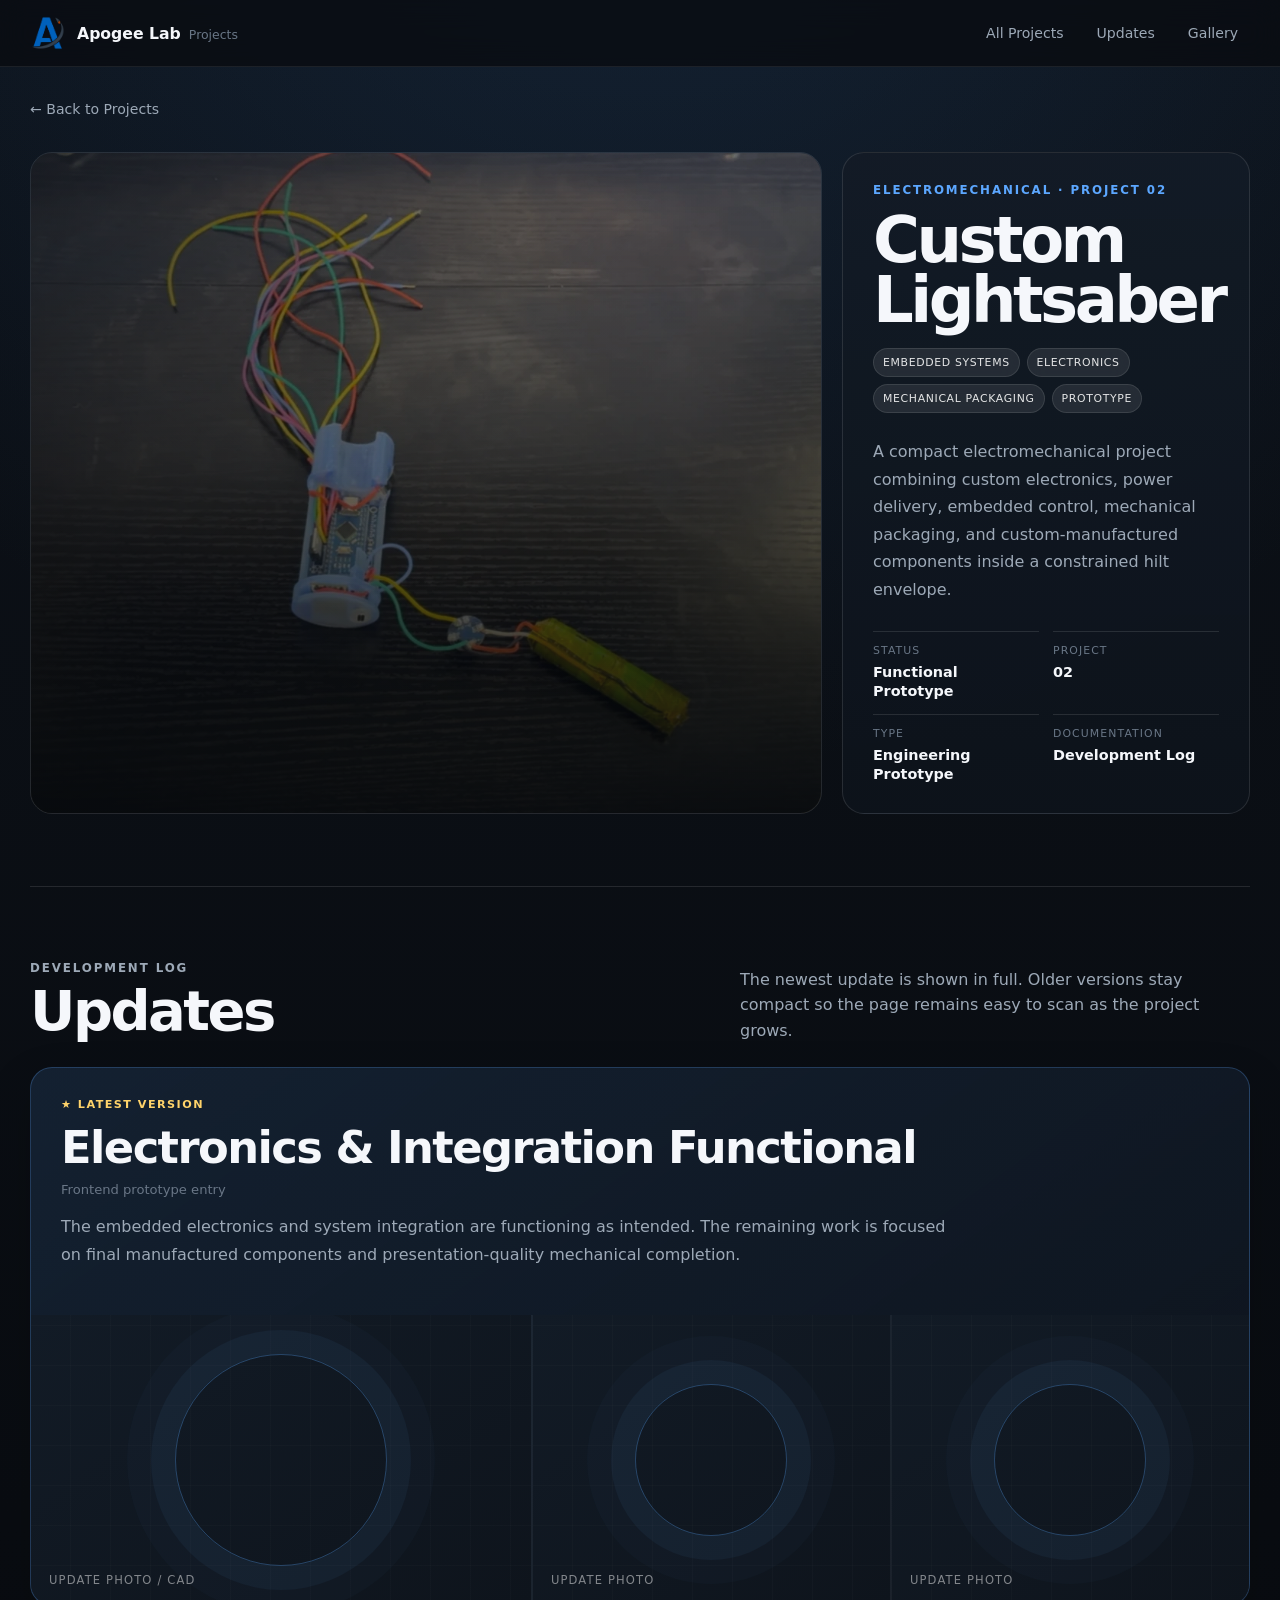
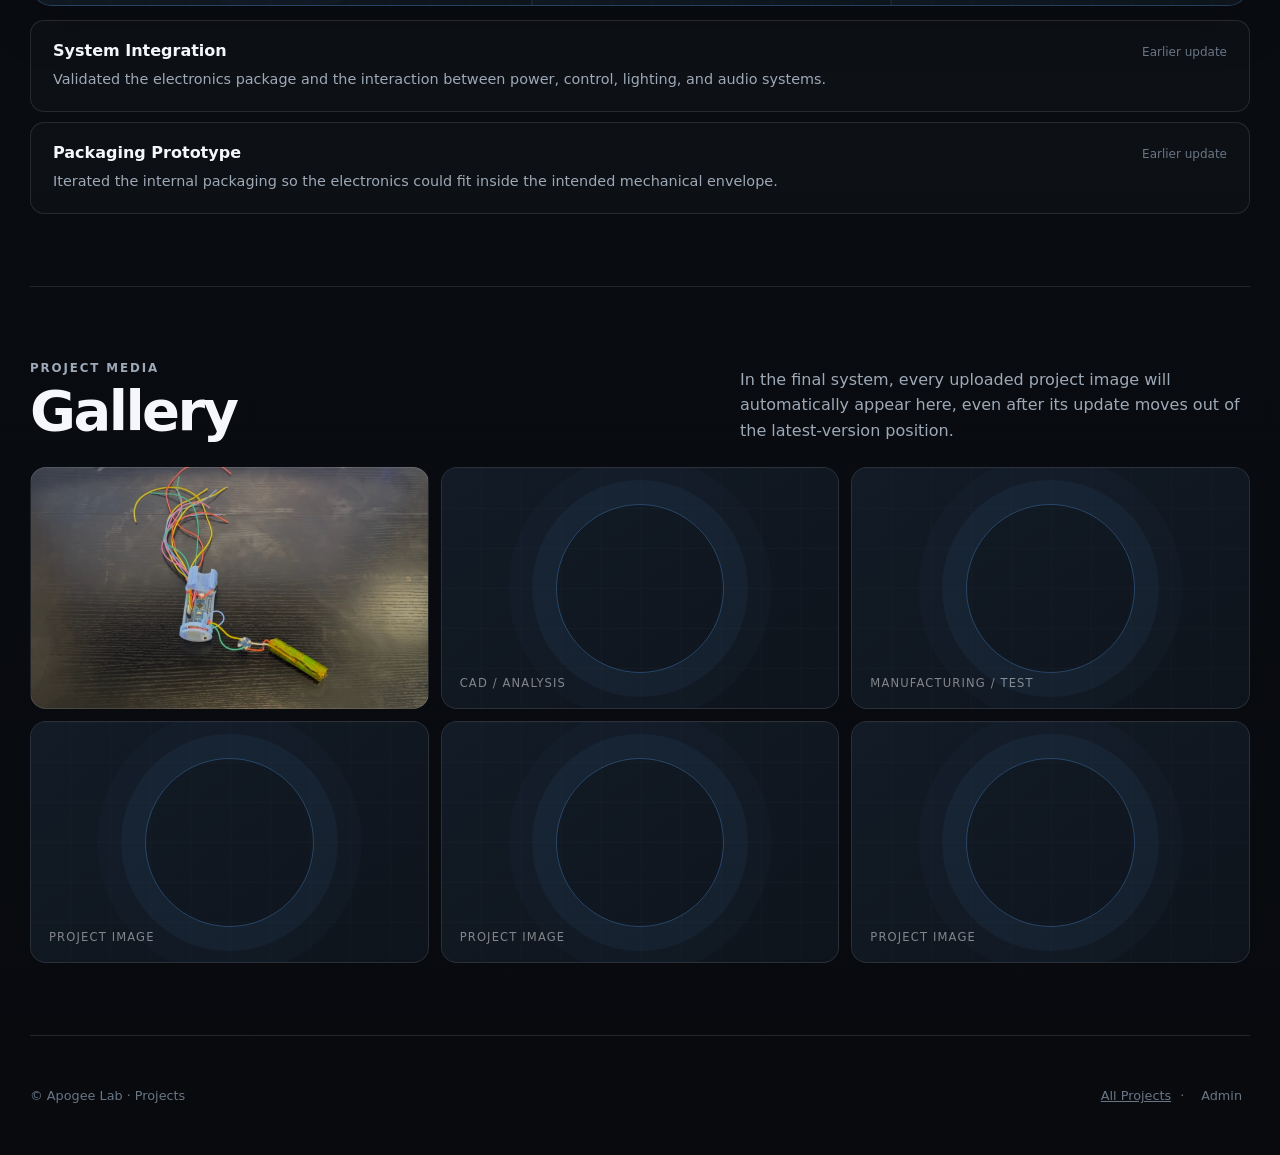
==== lightsaber.html @ 7b41a359 "Add files via upload" ====
<!DOCTYPE html>
<html lang="en">
<head>
  <meta charset="UTF-8">
  <meta name="viewport" content="width=device-width, initial-scale=1.0">
  <title>Custom Lightsaber — Apogee Lab Projects</title>
  <link rel="icon" type="image/png" href="favicon.png">
  <link rel="stylesheet" href="style.css">
</head>
<body>

  <header class="site-header">
    <div class="header-inner">
      <a class="brand-link" href="index.html">
        <img src="logo.png" alt="Apogee Lab logo">
        <div class="brand-copy">
          <strong>Apogee Lab</strong>
          <span>Projects</span>
        </div>
      </a>

      <nav class="nav" aria-label="Primary navigation">
        <a href="index.html">All Projects</a>
        <a href="#updates">Updates</a>
        <a href="#gallery">Gallery</a>
      </nav>
    </div>
  </header>

  <main class="shell">
    <div class="breadcrumb">
      <a href="index.html">← Back to Projects</a>
    </div>

    <section class="project-hero">
      <div class="project-visual">
        <div class="card-bg lightsaber-bg" style="position:absolute; inset:0;"></div>
        <div class="card-shade" style="position:absolute; inset:0;"></div>
      </div>

      <aside class="project-summary">
        <p class="eyebrow">Electromechanical · Project 02</p>
        <h1>Custom Lightsaber</h1>

        <div class="tags">
          <span class="tag">Embedded Systems</span><span class="tag">Electronics</span><span class="tag">Mechanical Packaging</span><span class="tag">Prototype</span>
        </div>

        <p class="summary-text">A compact electromechanical project combining custom electronics, power delivery, embedded control, mechanical packaging, and custom-manufactured components inside a constrained hilt envelope.</p>

        <div class="meta-grid">
          <div class="meta">
            <span>Status</span>
            <strong>Functional Prototype</strong>
          </div>
          <div class="meta">
            <span>Project</span>
            <strong>02</strong>
          </div>
          <div class="meta">
            <span>Type</span>
            <strong>Engineering Prototype</strong>
          </div>
          <div class="meta">
            <span>Documentation</span>
            <strong>Development Log</strong>
          </div>
        </div>
      </aside>
    </section>

    <section class="detail-section" id="updates">
      <div class="detail-title">
        <div>
          <p class="eyebrow">Development Log</p>
          <h2>Updates</h2>
        </div>
        <p>
          The newest update is shown in full. Older versions stay compact so the page
          remains easy to scan as the project grows.
        </p>
      </div>

      <article class="latest-update">
        <div class="update-copy">
          <div class="update-label">★ Latest Version</div>
          <h3>Electronics & Integration Functional</h3>
          <div class="update-date">Frontend prototype entry</div>
          <p>The embedded electronics and system integration are functioning as intended. The remaining work is focused on final manufactured components and presentation-quality mechanical completion.</p>
        </div>

        <div class="carousel-preview">
          <div class="placeholder-image"><span>Update photo / CAD</span></div>
          <div class="placeholder-image"><span>Update photo</span></div>
          <div class="placeholder-image"><span>Update photo</span></div>
        </div>
      </article>

      <div class="old-updates">
        
        <article class="old-update">
          <div class="old-update-top">
            <h4>System Integration</h4>
            <time>Earlier update</time>
          </div>
          <p>Validated the electronics package and the interaction between power, control, lighting, and audio systems.</p>
        </article>
        

        <article class="old-update">
          <div class="old-update-top">
            <h4>Packaging Prototype</h4>
            <time>Earlier update</time>
          </div>
          <p>Iterated the internal packaging so the electronics could fit inside the intended mechanical envelope.</p>
        </article>
        
      </div>
    </section>

    <section class="detail-section" id="gallery">
      <div class="detail-title">
        <div>
          <p class="eyebrow">Project Media</p>
          <h2>Gallery</h2>
        </div>
        <p>
          In the final system, every uploaded project image will automatically appear here,
          even after its update moves out of the latest-version position.
        </p>
      </div>

      <div class="gallery-grid">
        <div class="gallery-item photo" aria-label="Lightsaber electronics prototype photo"></div>
        <div class="gallery-item"><div class="placeholder-image"><span>CAD / analysis</span></div></div>
        <div class="gallery-item"><div class="placeholder-image"><span>Manufacturing / test</span></div></div>
        <div class="gallery-item"><div class="placeholder-image"><span>Project image</span></div></div>
        <div class="gallery-item"><div class="placeholder-image"><span>Project image</span></div></div>
        <div class="gallery-item"><div class="placeholder-image"><span>Project image</span></div></div>
      </div>
    </section>
  </main>

  <footer class="footer shell">
    <span>© Apogee Lab · Projects</span>
    <div class="footer-right">
      <a href="index.html">All Projects</a>
      <span>·</span>
      <button type="button" data-open-admin>Admin</button>
    </div>
  </footer>


  <div class="modal" id="adminModal" aria-hidden="true">
    <div class="modal-card" role="dialog" aria-modal="true" aria-labelledby="adminTitle">
      <h2 id="adminTitle">Admin Access</h2>
      <p>Sign in to unlock editing controls on the live Projects site.</p>

      <form id="adminForm">
        <label for="adminPassword">Admin password</label>
        <input id="adminPassword" type="password" autocomplete="current-password" placeholder="Password">

        <div class="modal-actions">
          <button id="closeAdmin" type="button">Cancel</button>
          <button class="primary" type="submit">Sign In</button>
        </div>
      </form>

      <p class="prototype-note" id="adminPrototypeMessage">
        Frontend prototype: authentication is not connected yet.
      </p>
    </div>
  </div>


  <script src="script.js"></script>
</body>
</html>
---- style.css ----
* {
  box-sizing: border-box;
}

:root {
  --bg: #090c11;
  --bg-2: #0d121a;
  --panel: #111821;
  --panel-2: #151e2a;
  --text: #f5f7fb;
  --muted: #9da9b7;
  --soft: #697686;
  --line: rgba(255,255,255,.11);

  --blue: #5ca7ff;
  --blue-deep: #176bc7;
  --orange: #ff7b39;
  --green: #42d39b;
  --yellow: #ffd36a;

  --max: 1220px;
  --radius: 22px;
}

html {
  scroll-behavior: smooth;
}

body {
  margin: 0;
  min-height: 100vh;
  color: var(--text);
  font-family: Inter, ui-sans-serif, system-ui, -apple-system, BlinkMacSystemFont, "Segoe UI", sans-serif;
  background:
    radial-gradient(circle at 50% -10%, rgba(44, 88, 138, .28), transparent 34%),
    linear-gradient(180deg, #0c1118 0%, #090c11 55%, #080a0e 100%);
}

a {
  color: inherit;
}

img {
  max-width: 100%;
  display: block;
}

button, input, textarea {
  font: inherit;
}

.site-header {
  position: sticky;
  top: 0;
  z-index: 50;
  border-bottom: 1px solid rgba(255,255,255,.08);
  background: rgba(9,12,17,.80);
  backdrop-filter: blur(14px);
}

.header-inner {
  width: min(calc(100% - 32px), var(--max));
  min-height: 66px;
  margin: 0 auto;
  display: flex;
  align-items: center;
  justify-content: space-between;
  gap: 24px;
}

.brand-link {
  display: flex;
  align-items: center;
  gap: 11px;
  text-decoration: none;
  min-width: 0;
}

.brand-link img {
  width: 36px;
  height: 36px;
}

.brand-copy {
  display: flex;
  align-items: baseline;
  gap: 8px;
  min-width: 0;
}

.brand-copy strong {
  font-size: .98rem;
}

.brand-copy span {
  color: var(--soft);
  font-size: .78rem;
}

.nav {
  display: flex;
  align-items: center;
  gap: 9px;
}

.nav a {
  padding: 9px 12px;
  border-radius: 10px;
  color: var(--muted);
  text-decoration: none;
  font-size: .88rem;
  transition: color .18s ease, background .18s ease;
}

.nav a:hover {
  color: white;
  background: rgba(255,255,255,.06);
}

.shell {
  width: min(calc(100% - 40px), var(--max));
  margin: 0 auto;
}

.hero {
  min-height: 68vh;
  padding: 100px 0 76px;
  display: flex;
  align-items: center;
}

.hero-copy {
  max-width: 930px;
}

.eyebrow {
  margin: 0 0 16px;
  color: var(--blue);
  font-size: .74rem;
  font-weight: 800;
  letter-spacing: .16em;
  text-transform: uppercase;
}

.hero h1 {
  margin: 0;
  font-size: clamp(3.2rem, 8vw, 7.2rem);
  line-height: .92;
  letter-spacing: -.058em;
}

.hero p {
  max-width: 760px;
  margin: 27px 0 0;
  color: var(--muted);
  font-size: clamp(1rem, 2vw, 1.18rem);
  line-height: 1.75;
}

.section-head {
  margin: 0 0 20px;
  display: flex;
  align-items: flex-end;
  justify-content: space-between;
  gap: 20px;
}

.section-head h2 {
  margin: 0;
  font-size: clamp(2rem, 5vw, 3.4rem);
  letter-spacing: -.045em;
}

.section-head p {
  max-width: 520px;
  margin: 0;
  color: var(--muted);
  line-height: 1.65;
}

.projects {
  padding: 24px 0 100px;
}

.project-grid {
  display: grid;
  grid-template-columns: repeat(2, minmax(0, 1fr));
  gap: 20px;
}

.project-card {
  position: relative;
  isolation: isolate;
  overflow: hidden;
  min-height: 365px;
  border: 1px solid var(--line);
  border-radius: var(--radius);
  color: white;
  text-decoration: none;
  background: #121922;
  box-shadow: 0 22px 54px rgba(0,0,0,.18);
  transition: transform .26s ease, border-color .26s ease, box-shadow .26s ease;
}

.project-card.featured {
  grid-column: 1 / -1;
  min-height: 500px;
}

.project-card:hover {
  transform: translateY(-8px) scale(1.012);
  border-color: rgba(255,255,255,.18);
  box-shadow: 0 30px 70px rgba(0,0,0,.30), 0 0 38px var(--glow, rgba(92,167,255,.20));
}

.card-bg,
.card-shade,
.card-content {
  position: absolute;
  inset: 0;
}

.card-bg {
  transform: scale(1.04);
  transition: transform .36s ease, filter .36s ease;
}

.project-card:hover .card-bg {
  transform: scale(1.095);
  filter: blur(1.2px);
}

.card-shade {
  background:
    linear-gradient(180deg, rgba(5,8,12,.10), rgba(5,8,12,.35) 48%, rgba(5,8,12,.92) 100%),
    linear-gradient(120deg, rgba(5,8,12,.55), transparent 56%);
}

.card-content {
  z-index: 2;
  padding: 26px;
  display: flex;
  flex-direction: column;
}

.card-top {
  display: flex;
  align-items: center;
  justify-content: space-between;
  gap: 14px;
}

.project-number {
  color: rgba(255,255,255,.70);
  font-size: .72rem;
  letter-spacing: .16em;
}

.status {
  padding: 8px 11px;
  border: 1px solid rgba(255,255,255,.14);
  border-radius: 999px;
  background: rgba(11,17,26,.58);
  backdrop-filter: blur(10px);
  font-size: .7rem;
  font-weight: 700;
  letter-spacing: .08em;
  text-transform: uppercase;
}

.status.dev {
  color: #ffd8b9;
  border-color: rgba(255,123,57,.32);
  background: rgba(112,51,18,.30);
}

.status.done {
  color: #c8ffe8;
  border-color: rgba(66,211,155,.28);
  background: rgba(22,86,63,.30);
}

.status.team {
  color: #d4e6ff;
  border-color: rgba(92,167,255,.30);
  background: rgba(26,69,114,.32);
}

.card-main {
  margin-top: auto;
}

.card-main h3 {
  margin: 0;
  font-size: clamp(2rem, 5vw, 4.4rem);
  line-height: .98;
  letter-spacing: -.05em;
  text-shadow: 0 6px 28px rgba(0,0,0,.36);
}

.project-card:not(.featured) .card-main h3 {
  font-size: clamp(1.8rem, 3vw, 2.7rem);
}

.card-main p {
  max-width: 690px;
  margin: 16px 0 0;
  color: rgba(244,248,252,.85);
  line-height: 1.62;
  text-shadow: 0 3px 18px rgba(0,0,0,.40);
}

.tags {
  display: flex;
  flex-wrap: wrap;
  gap: 7px;
  margin-top: 18px;
}

.tag {
  padding: 7px 9px;
  border-radius: 999px;
  color: rgba(255,255,255,.88);
  background: rgba(255,255,255,.09);
  border: 1px solid rgba(255,255,255,.10);
  font-size: .68rem;
  letter-spacing: .06em;
  text-transform: uppercase;
  backdrop-filter: blur(8px);
}

.card-link {
  margin-top: 25px;
  display: flex;
  justify-content: space-between;
  color: white;
  font-size: .9rem;
  font-weight: 750;
}

.turbo-bg {
  background:
    radial-gradient(circle at 72% 50%, transparent 0 60px, rgba(92,167,255,.72) 62px 65px, transparent 67px 96px, rgba(92,167,255,.35) 98px 101px, transparent 103px),
    radial-gradient(circle at 72% 50%, rgba(255,123,57,.20), transparent 38%),
    repeating-linear-gradient(90deg, transparent 0 58px, rgba(255,255,255,.028) 59px 60px),
    repeating-linear-gradient(0deg, transparent 0 58px, rgba(255,255,255,.028) 59px 60px),
    linear-gradient(135deg, #111c29 0%, #0b253e 50%, #121720 100%);
}

.turbo-bg::after {
  content: "";
  position: absolute;
  width: 520px;
  height: 520px;
  right: 3%;
  top: 50%;
  transform: translateY(-50%) rotate(-18deg);
  border-radius: 50%;
  border: 54px dashed rgba(170,210,255,.12);
  box-shadow:
    inset 0 0 0 45px rgba(255,255,255,.025),
    0 0 80px rgba(44,124,215,.18);
}

.lightsaber-bg {
  background:
    linear-gradient(rgba(8,12,18,.20), rgba(8,12,18,.20)),
    url("lightsaber.webp") center / cover no-repeat;
}

.rocket-bg {
  background:
    linear-gradient(105deg, rgba(8,12,18,.18), rgba(8,12,18,.58)),
    radial-gradient(circle at 72% 42%, rgba(255,123,57,.36), transparent 13%),
    linear-gradient(72deg, transparent 58%, rgba(255,255,255,.06) 58.4% 59%, transparent 59.4%),
    repeating-linear-gradient(90deg, transparent 0 68px, rgba(255,255,255,.022) 69px 70px),
    repeating-linear-gradient(0deg, transparent 0 68px, rgba(255,255,255,.022) 69px 70px),
    linear-gradient(145deg, #18202b, #101a27 45%, #2b1710);
}

.capabilities {
  padding: 82px 0;
  border-top: 1px solid var(--line);
}

.capability-grid {
  margin-top: 28px;
  display: grid;
  grid-template-columns: repeat(4, 1fr);
  gap: 13px;
}

.capability {
  min-height: 175px;
  padding: 20px;
  border: 1px solid var(--line);
  border-radius: 16px;
  background: rgba(255,255,255,.025);
}

.capability span {
  color: var(--blue);
  font-size: .7rem;
  letter-spacing: .14em;
  text-transform: uppercase;
}

.capability h3 {
  margin: 12px 0 9px;
  font-size: 1.15rem;
}

.capability p {
  margin: 0;
  color: var(--muted);
  font-size: .9rem;
  line-height: 1.6;
}

.footer {
  min-height: 120px;
  border-top: 1px solid var(--line);
  display: flex;
  align-items: center;
  justify-content: space-between;
  gap: 22px;
  color: var(--soft);
  font-size: .8rem;
}

.footer-right {
  display: flex;
  align-items: center;
  gap: 9px;
}

.footer button {
  border: 0;
  background: none;
  color: var(--soft);
  cursor: pointer;
  padding: 7px 8px;
}

.footer button:hover {
  color: white;
}

/* Project detail pages */

.breadcrumb {
  padding-top: 32px;
}

.breadcrumb a {
  color: var(--muted);
  text-decoration: none;
  font-size: .88rem;
}

.breadcrumb a:hover {
  color: white;
}

.project-hero {
  padding: 34px 0 72px;
  display: grid;
  grid-template-columns: minmax(0, 1.65fr) minmax(310px, .85fr);
  gap: 20px;
}

.project-visual,
.project-summary {
  min-height: 540px;
  border: 1px solid var(--line);
  border-radius: var(--radius);
  overflow: hidden;
}

.project-visual {
  position: relative;
}

.project-summary {
  padding: 30px;
  background: linear-gradient(180deg, rgba(19,27,38,.94), rgba(13,19,27,.96));
  display: flex;
  flex-direction: column;
}

.project-summary .eyebrow {
  margin-bottom: 13px;
}

.project-summary h1 {
  margin: 0;
  font-size: clamp(2.8rem, 5vw, 4.8rem);
  line-height: .94;
  letter-spacing: -.055em;
}

.project-summary .summary-text {
  margin: 25px 0 0;
  color: var(--muted);
  line-height: 1.72;
}

.meta-grid {
  margin-top: auto;
  padding-top: 28px;
  display: grid;
  grid-template-columns: 1fr 1fr;
  gap: 14px;
}

.meta {
  padding-top: 12px;
  border-top: 1px solid var(--line);
}

.meta span {
  display: block;
  margin-bottom: 5px;
  color: var(--soft);
  font-size: .68rem;
  letter-spacing: .1em;
  text-transform: uppercase;
}

.meta strong {
  font-size: .9rem;
}

.detail-section {
  padding: 72px 0;
  border-top: 1px solid var(--line);
}

.detail-title {
  display: flex;
  align-items: flex-end;
  justify-content: space-between;
  gap: 18px;
  margin-bottom: 24px;
}

.detail-title h2 {
  margin: 0;
  font-size: clamp(2rem, 5vw, 3.5rem);
  letter-spacing: -.045em;
}

.detail-title p {
  max-width: 510px;
  margin: 0;
  color: var(--muted);
  line-height: 1.6;
}

.latest-update {
  overflow: hidden;
  border: 1px solid rgba(92,167,255,.26);
  border-radius: var(--radius);
  background: linear-gradient(145deg, rgba(28,49,74,.55), rgba(14,20,29,.94));
  box-shadow: 0 20px 48px rgba(0,0,0,.18);
}

.update-copy {
  padding: 30px;
}

.update-label {
  color: var(--yellow);
  font-size: .7rem;
  font-weight: 800;
  letter-spacing: .13em;
  text-transform: uppercase;
}

.update-copy h3 {
  margin: 10px 0 8px;
  font-size: clamp(1.7rem, 4vw, 2.8rem);
  letter-spacing: -.035em;
}

.update-date {
  color: var(--soft);
  font-size: .82rem;
}

.update-copy p {
  max-width: 900px;
  color: var(--muted);
  line-height: 1.75;
}

.carousel-preview {
  display: grid;
  grid-template-columns: 1.4fr 1fr 1fr;
  gap: 2px;
  min-height: 290px;
  background: rgba(255,255,255,.05);
}

.placeholder-image {
  position: relative;
  min-height: 240px;
  display: grid;
  place-items: center;
  overflow: hidden;
  color: rgba(255,255,255,.48);
  background:
    repeating-linear-gradient(90deg, transparent 0 39px, rgba(255,255,255,.03) 40px),
    repeating-linear-gradient(0deg, transparent 0 39px, rgba(255,255,255,.03) 40px),
    linear-gradient(145deg, #121b26, #0e141c);
}

.placeholder-image::before {
  content: "";
  width: 42%;
  aspect-ratio: 1;
  border-radius: 50%;
  border: 1px solid rgba(92,167,255,.32);
  box-shadow:
    0 0 0 24px rgba(92,167,255,.05),
    0 0 0 48px rgba(92,167,255,.025);
}

.placeholder-image span {
  position: absolute;
  bottom: 18px;
  left: 18px;
  font-size: .72rem;
  letter-spacing: .1em;
  text-transform: uppercase;
}

.old-updates {
  margin-top: 14px;
  display: grid;
  gap: 10px;
}

.old-update {
  padding: 20px 22px;
  border: 1px solid var(--line);
  border-radius: 14px;
  background: rgba(255,255,255,.018);
}

.old-update-top {
  display: flex;
  align-items: baseline;
  justify-content: space-between;
  gap: 18px;
}

.old-update h4 {
  margin: 0;
  font-size: 1rem;
}

.old-update time {
  color: var(--soft);
  font-size: .75rem;
}

.old-update p {
  margin: 8px 0 0;
  color: var(--muted);
  line-height: 1.6;
  font-size: .9rem;
}

.gallery-grid {
  display: grid;
  grid-template-columns: repeat(3, 1fr);
  gap: 12px;
}

.gallery-item {
  min-height: 240px;
  border: 1px solid var(--line);
  border-radius: 16px;
  overflow: hidden;
  background: #101720;
}

.gallery-item.photo {
  background: url("lightsaber.webp") center / cover no-repeat;
}

.gallery-item .placeholder-image {
  height: 100%;
  border: 0;
}

/* Admin placeholder modal */

.modal {
  position: fixed;
  inset: 0;
  z-index: 100;
  display: none;
  place-items: center;
  padding: 20px;
  background: rgba(2,5,8,.76);
  backdrop-filter: blur(8px);
}

.modal.open {
  display: grid;
}

.modal-card {
  width: min(430px, 100%);
  padding: 25px;
  border: 1px solid var(--line);
  border-radius: 18px;
  background: linear-gradient(180deg, #141d28, #0d131b);
  box-shadow: 0 30px 90px rgba(0,0,0,.45);
}

.modal-card h2 {
  margin: 0 0 7px;
}

.modal-card p {
  margin: 0 0 18px;
  color: var(--muted);
  line-height: 1.55;
}

.modal-card label {
  display: block;
  color: var(--muted);
  font-size: .75rem;
  margin-bottom: 6px;
}

.modal-card input {
  width: 100%;
  padding: 12px 13px;
  border: 1px solid var(--line);
  border-radius: 10px;
  outline: none;
  color: white;
  background: #090f16;
}

.modal-actions {
  margin-top: 14px;
  display: flex;
  justify-content: flex-end;
  gap: 8px;
}

.modal-actions button {
  padding: 10px 13px;
  border-radius: 10px;
  border: 1px solid var(--line);
  color: white;
  background: #151f2b;
  cursor: pointer;
}

.modal-actions .primary {
  border-color: rgba(92,167,255,.40);
  background: #155da9;
}

.prototype-note {
  margin-top: 12px !important;
  color: #8090a1 !important;
  font-size: .75rem;
}

@media (max-width: 900px) {
  .project-grid,
  .project-hero {
    grid-template-columns: 1fr;
  }

  .project-card.featured {
    grid-column: auto;
  }

  .capability-grid {
    grid-template-columns: repeat(2, 1fr);
  }

  .project-summary,
  .project-visual {
    min-height: 440px;
  }
}

@media (max-width: 680px) {
  .shell {
    width: min(calc(100% - 28px), var(--max));
  }

  .header-inner {
    width: min(calc(100% - 22px), var(--max));
  }

  .brand-copy span,
  .nav a:not(:last-child) {
    display: none;
  }

  .hero {
    min-height: 0;
    padding: 84px 0 58px;
  }

  .project-grid,
  .capability-grid,
  .gallery-grid {
    grid-template-columns: 1fr;
  }

  .project-card,
  .project-card.featured {
    min-height: 390px;
  }

  .section-head,
  .detail-title,
  .footer {
    align-items: flex-start;
    flex-direction: column;
  }

  .project-hero {
    padding-top: 22px;
  }

  .project-summary,
  .project-visual {
    min-height: 390px;
  }

  .carousel-preview {
    grid-template-columns: 1fr;
  }

  .old-update-top {
    align-items: flex-start;
    flex-direction: column;
    gap: 5px;
  }
}

@media (prefers-reduced-motion: reduce) {
  * {
    scroll-behavior: auto !important;
    transition: none !important;
  }
}
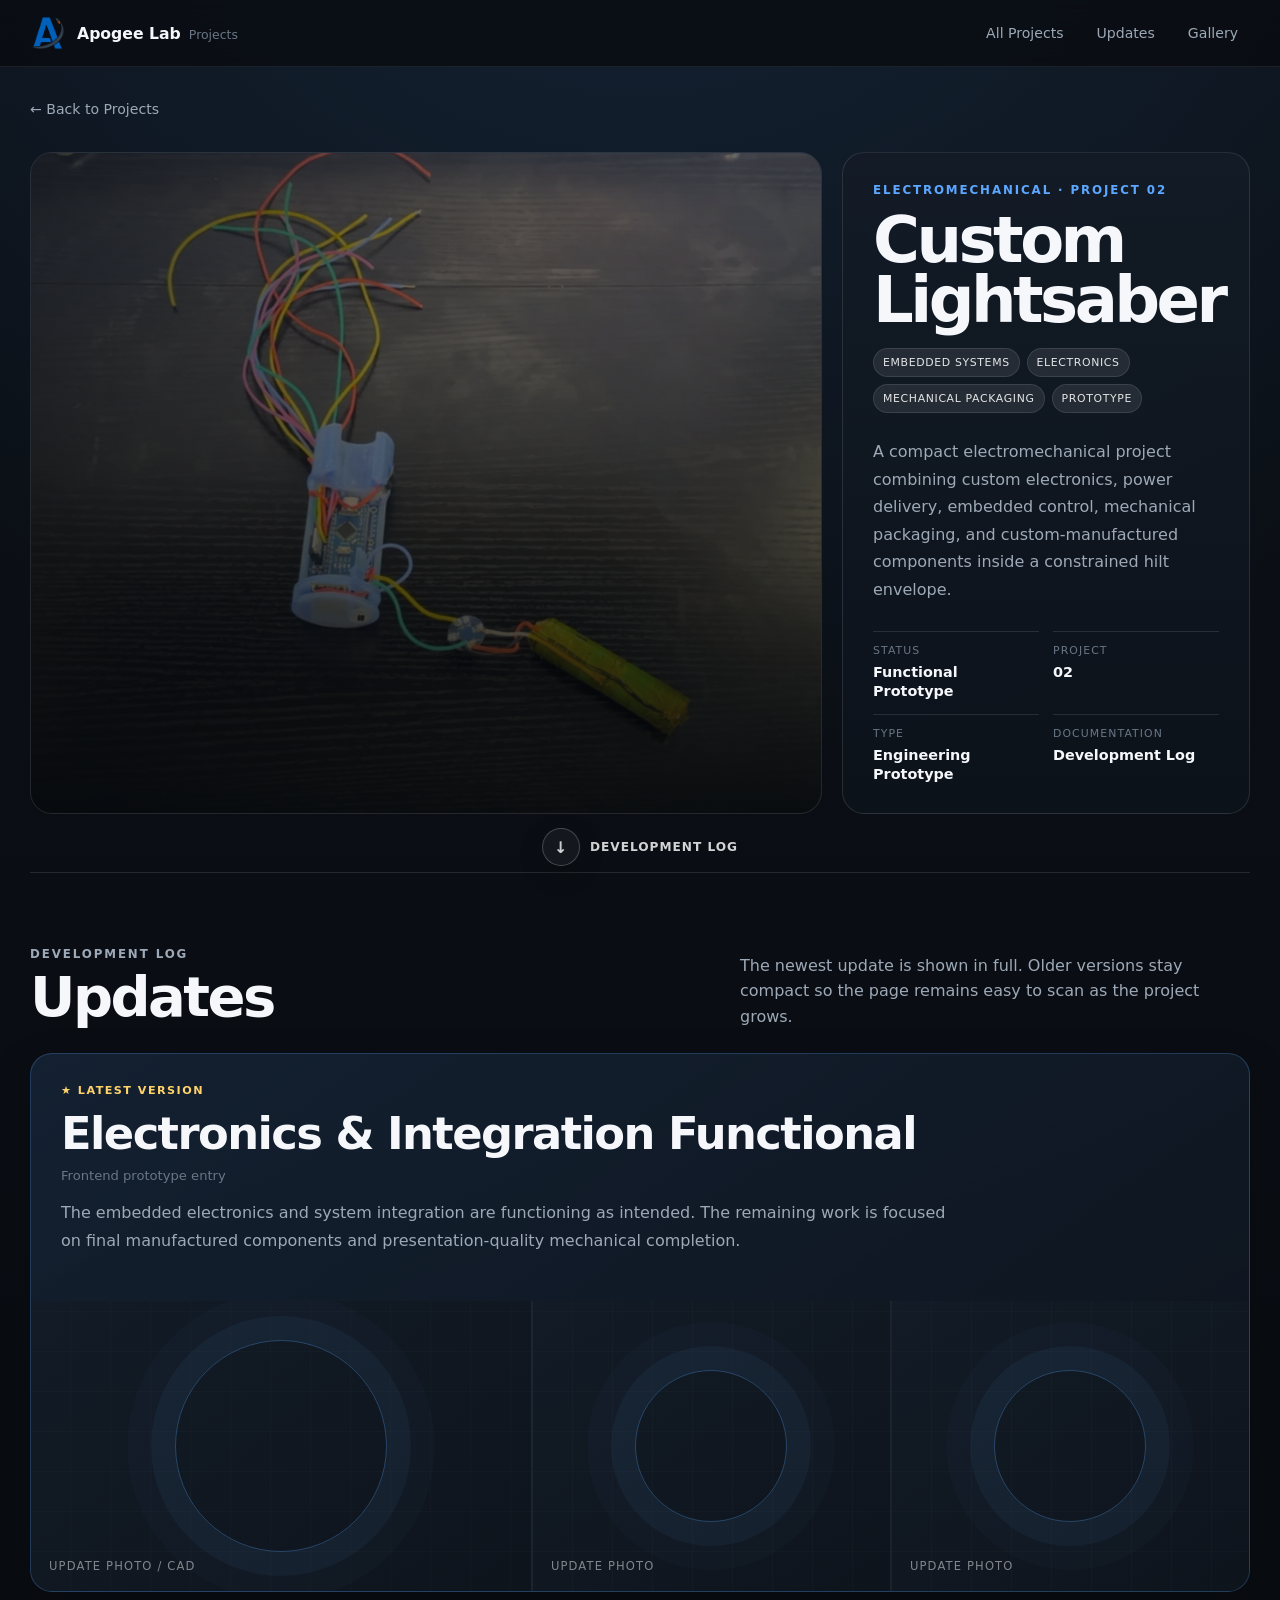
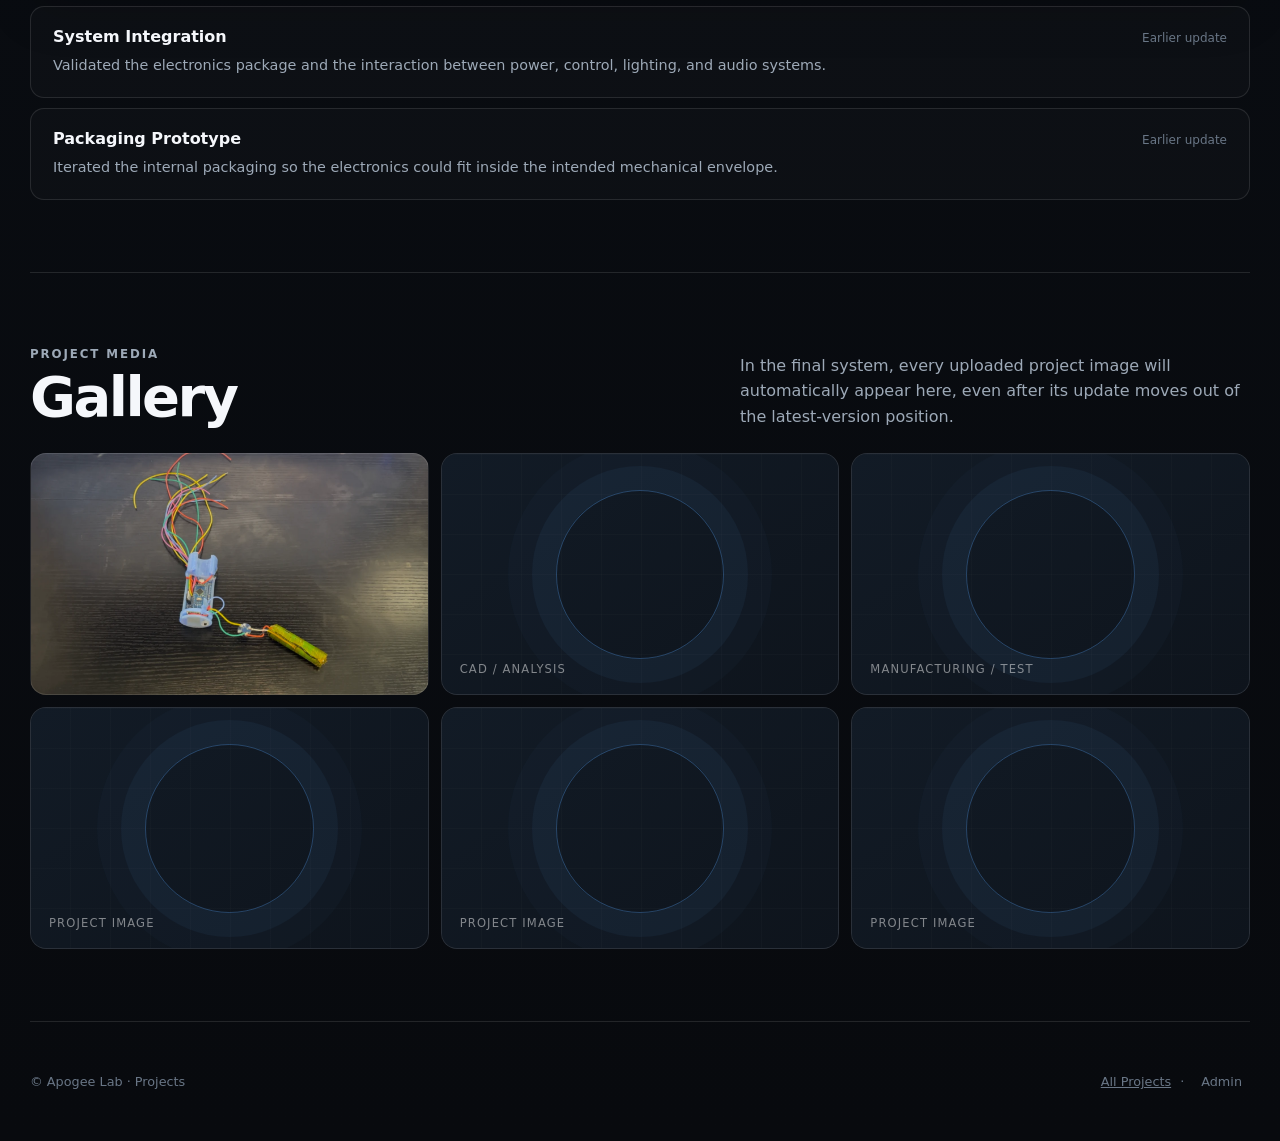
==== commit 00d92a9f: ";j" ====
--- a/lightsaber.html
+++ b/lightsaber.html
@@ -67,6 +67,11 @@
           </div>
         </div>
       </aside>
+
+      <a class="project-scroll-cue" href="#updates" aria-label="Scroll to development log">
+        <span class="project-scroll-circle" aria-hidden="true">↓</span>
+        <span>Development Log</span>
+      </a>
     </section>
 
     <section class="detail-section" id="updates">
--- a/style.css
+++ b/style.css
@@ -859,3 +859,442 @@
     transition: none !important;
   }
 }
+
+
+/* =========================================================
+   PROJECTS HOMEPAGE V2
+   Tile-first landing page
+   ========================================================= */
+
+.projects-home .site-header {
+  position: sticky;
+}
+
+.home-main {
+  padding-top: 18px;
+}
+
+.projects-first {
+  padding: 0 0 76px;
+}
+
+.project-grid-home {
+  grid-template-columns: repeat(3, minmax(0, 1fr));
+  gap: 16px;
+}
+
+.project-grid-home .home-card {
+  grid-column: auto;
+  min-height: 0;
+  height: clamp(315px, 37vw, 390px);
+}
+
+/*
+  Put the title area slightly ABOVE the vertical center.
+  This keeps the titles visible immediately on load while still
+  leaving room for the description and tags below.
+*/
+.home-card-content {
+  padding: 20px;
+}
+
+.home-card-main {
+  margin-top: 0;
+  margin-bottom: 0;
+  position: absolute;
+  left: 20px;
+  right: 20px;
+  top: 39%;
+  transform: translateY(-50%);
+}
+
+.project-grid-home .home-card .home-card-main h3 {
+  font-size: clamp(1.65rem, 2.3vw, 2.45rem);
+  line-height: .96;
+  max-width: 95%;
+}
+
+.project-grid-home .home-card .home-card-main p {
+  margin-top: 11px;
+  font-size: .88rem;
+  line-height: 1.5;
+  max-width: 96%;
+}
+
+.project-grid-home .home-card .tags {
+  margin-top: 12px;
+}
+
+.project-grid-home .home-card .tag {
+  padding: 6px 8px;
+  font-size: .61rem;
+}
+
+.project-grid-home .home-card .card-link {
+  margin-top: auto;
+  padding-top: 14px;
+}
+
+.home-shade {
+  background:
+    linear-gradient(180deg,
+      rgba(5,8,12,.25) 0%,
+      rgba(5,8,12,.42) 31%,
+      rgba(5,8,12,.66) 63%,
+      rgba(5,8,12,.93) 100%),
+    linear-gradient(105deg, rgba(5,8,12,.28), transparent 72%);
+}
+
+/* Keep the background image readable but never let hover sharpen
+   enough to make the overlay text harder to read. */
+.project-grid-home .home-card .card-bg {
+  filter: blur(1.4px) saturate(1.05);
+  transform: scale(1.055);
+}
+
+.project-grid-home .home-card:hover .card-bg {
+  filter: blur(1.65px) saturate(1.12);
+  transform: scale(1.11);
+}
+
+.project-grid-home .home-card:hover {
+  transform: translateY(-7px) scale(1.018);
+}
+
+.admin-project-actions {
+  margin-top: 18px;
+  display: flex;
+  justify-content: flex-end;
+}
+
+.admin-only {
+  display: none;
+}
+
+body.admin-mode .admin-only {
+  display: flex;
+}
+
+.add-project-button {
+  border: 1px solid rgba(92,167,255,.35);
+  border-radius: 12px;
+  padding: 11px 15px;
+  color: white;
+  background: linear-gradient(180deg, #1b6fc3, #155a9e);
+  cursor: pointer;
+  box-shadow: 0 12px 28px rgba(20,87,153,.24);
+}
+
+.add-project-button:hover {
+  transform: translateY(-1px);
+}
+
+.compact-capabilities {
+  padding-top: 68px;
+}
+
+.compact-section-head {
+  margin-bottom: 18px;
+}
+
+@media (max-width: 1040px) {
+  .project-grid-home {
+    grid-template-columns: repeat(2, minmax(0, 1fr));
+  }
+
+  .project-grid-home .home-card {
+    height: 350px;
+  }
+}
+
+@media (max-width: 680px) {
+  .home-main {
+    padding-top: 12px;
+  }
+
+  .project-grid-home {
+    grid-template-columns: 1fr;
+  }
+
+  .project-grid-home .home-card {
+    height: 330px;
+  }
+
+  .home-card-main {
+    top: 40%;
+  }
+}
+
+
+/* =========================================================
+   PROJECTS HOMEPAGE V3
+   Reference-image layout
+   ========================================================= */
+
+.projects-home .home-main {
+  padding-top: 0;
+}
+
+.projects-intro {
+  min-height: 118px;
+  display: grid;
+  grid-template-columns: minmax(240px, .8fr) minmax(360px, 1.1fr);
+  align-items: center;
+  gap: 56px;
+  padding: 8px 2px 14px;
+}
+
+.projects-intro h1 {
+  margin: 0;
+  font-size: clamp(2.75rem, 4.6vw, 4.65rem);
+  line-height: .95;
+  letter-spacing: -.052em;
+}
+
+.projects-intro p {
+  max-width: 610px;
+  justify-self: end;
+  margin: 0;
+  color: var(--muted);
+  font-size: 1rem;
+  line-height: 1.66;
+}
+
+.projects-first {
+  padding-top: 0;
+}
+
+.project-grid-home {
+  grid-template-columns: repeat(2, minmax(0, 1fr));
+  gap: 18px;
+}
+
+.project-grid-home .featured-home {
+  grid-column: 1 / -1;
+  height: clamp(410px, 39vw, 535px);
+}
+
+.project-grid-home .home-card:not(.featured-home) {
+  height: clamp(305px, 26vw, 365px);
+}
+
+/* Featured title sits slightly above center, matching the reference. */
+.project-grid-home .featured-home .home-card-main {
+  top: 58%;
+  transform: translateY(-50%);
+}
+
+.project-grid-home .featured-home .home-card-main h3 {
+  font-size: clamp(2.75rem, 4.9vw, 4.8rem);
+  max-width: 780px;
+}
+
+.project-grid-home .featured-home .home-card-main p {
+  max-width: 790px;
+  font-size: 1rem;
+  line-height: 1.58;
+}
+
+.project-grid-home .home-card:not(.featured-home) .home-card-main {
+  top: 53%;
+  transform: translateY(-50%);
+}
+
+.project-grid-home .home-card:not(.featured-home) .home-card-main h3 {
+  font-size: clamp(1.75rem, 2.65vw, 2.7rem);
+}
+
+.project-grid-home .home-card:not(.featured-home) .home-card-main p {
+  font-size: .86rem;
+}
+
+.project-grid-home .home-card .card-link {
+  margin-top: auto;
+  padding-top: 12px;
+}
+
+@media (max-width: 900px) {
+  .projects-intro {
+    grid-template-columns: 1fr;
+    gap: 10px;
+    padding: 26px 2px 18px;
+  }
+
+  .projects-intro p {
+    justify-self: start;
+  }
+
+  .project-grid-home {
+    grid-template-columns: 1fr;
+  }
+
+  .project-grid-home .featured-home {
+    grid-column: auto;
+  }
+
+  .project-grid-home .featured-home,
+  .project-grid-home .home-card:not(.featured-home) {
+    height: 350px;
+  }
+
+  .project-grid-home .featured-home .home-card-main,
+  .project-grid-home .home-card:not(.featured-home) .home-card-main {
+    top: 50%;
+  }
+}
+
+@media (max-width: 680px) {
+  .projects-intro {
+    min-height: 0;
+    padding-top: 22px;
+  }
+
+  .projects-intro h1 {
+    font-size: 2.65rem;
+  }
+
+  .projects-intro p {
+    font-size: .9rem;
+  }
+
+  .project-grid-home .featured-home,
+  .project-grid-home .home-card:not(.featured-home) {
+    height: 325px;
+  }
+
+  .project-grid-home .home-card-main p,
+  .project-grid-home .home-card .tags {
+    display: none;
+  }
+
+  .project-grid-home .featured-home .home-card-main h3,
+  .project-grid-home .home-card:not(.featured-home) .home-card-main h3 {
+    font-size: 2rem;
+  }
+}
+
+
+/* =========================================================
+   PROJECTS HOMEPAGE V4
+   Equal-height tiles + stronger scroll cue on project pages
+   ========================================================= */
+
+/* All homepage tiles now share the same vertical height.
+   The first tile remains full-width, but is no taller than the others. */
+.project-grid-home .featured-home,
+.project-grid-home .home-card:not(.featured-home) {
+  height: clamp(380px, 31vw, 425px);
+}
+
+/* Keep the visual hierarchy through width rather than height. */
+.project-grid-home .featured-home {
+  grid-column: 1 / -1;
+}
+
+/* Bring the flagship title up a little so the next row enters the viewport sooner. */
+.project-grid-home .featured-home .home-card-main {
+  top: 52%;
+}
+
+/* Secondary tile titles stay slightly above center as well. */
+.project-grid-home .home-card:not(.featured-home) .home-card-main {
+  top: 49%;
+}
+
+/* ---------- Project detail first-screen behavior ---------- */
+
+.project-hero {
+  position: relative;
+  padding-bottom: 58px;
+}
+
+.project-visual,
+.project-summary {
+  min-height: 455px;
+}
+
+.project-scroll-cue {
+  position: absolute;
+  left: 50%;
+  bottom: 6px;
+  transform: translateX(-50%);
+  display: inline-flex;
+  align-items: center;
+  gap: 10px;
+  color: rgba(255,255,255,.82);
+  text-decoration: none;
+  font-size: .76rem;
+  font-weight: 700;
+  letter-spacing: .08em;
+  text-transform: uppercase;
+  transition: color .18s ease, transform .18s ease;
+}
+
+.project-scroll-cue:hover {
+  color: #fff;
+  transform: translateX(-50%) translateY(3px);
+}
+
+.project-scroll-circle {
+  width: 38px;
+  height: 38px;
+  display: grid;
+  place-items: center;
+  border: 1px solid rgba(255,255,255,.22);
+  border-radius: 50%;
+  background: rgba(255,255,255,.045);
+  backdrop-filter: blur(8px);
+  box-shadow: 0 8px 24px rgba(0,0,0,.22);
+  font-size: 1rem;
+  animation: projectScrollPulse 2.1s ease-in-out infinite;
+}
+
+@keyframes projectScrollPulse {
+  0%, 100% {
+    transform: translateY(0);
+    border-color: rgba(255,255,255,.22);
+  }
+  50% {
+    transform: translateY(5px);
+    border-color: rgba(92,167,255,.55);
+  }
+}
+
+@media (max-width: 900px) {
+  .project-grid-home .featured-home,
+  .project-grid-home .home-card:not(.featured-home) {
+    height: 350px;
+  }
+
+  .project-visual,
+  .project-summary {
+    min-height: 420px;
+  }
+}
+
+@media (max-width: 680px) {
+  .project-grid-home .featured-home,
+  .project-grid-home .home-card:not(.featured-home) {
+    height: 325px;
+  }
+
+  .project-visual,
+  .project-summary {
+    min-height: 370px;
+  }
+
+  .project-scroll-cue {
+    font-size: .68rem;
+  }
+
+  .project-scroll-circle {
+    width: 34px;
+    height: 34px;
+  }
+}
+
+@media (prefers-reduced-motion: reduce) {
+  .project-scroll-circle {
+    animation: none;
+  }
+}
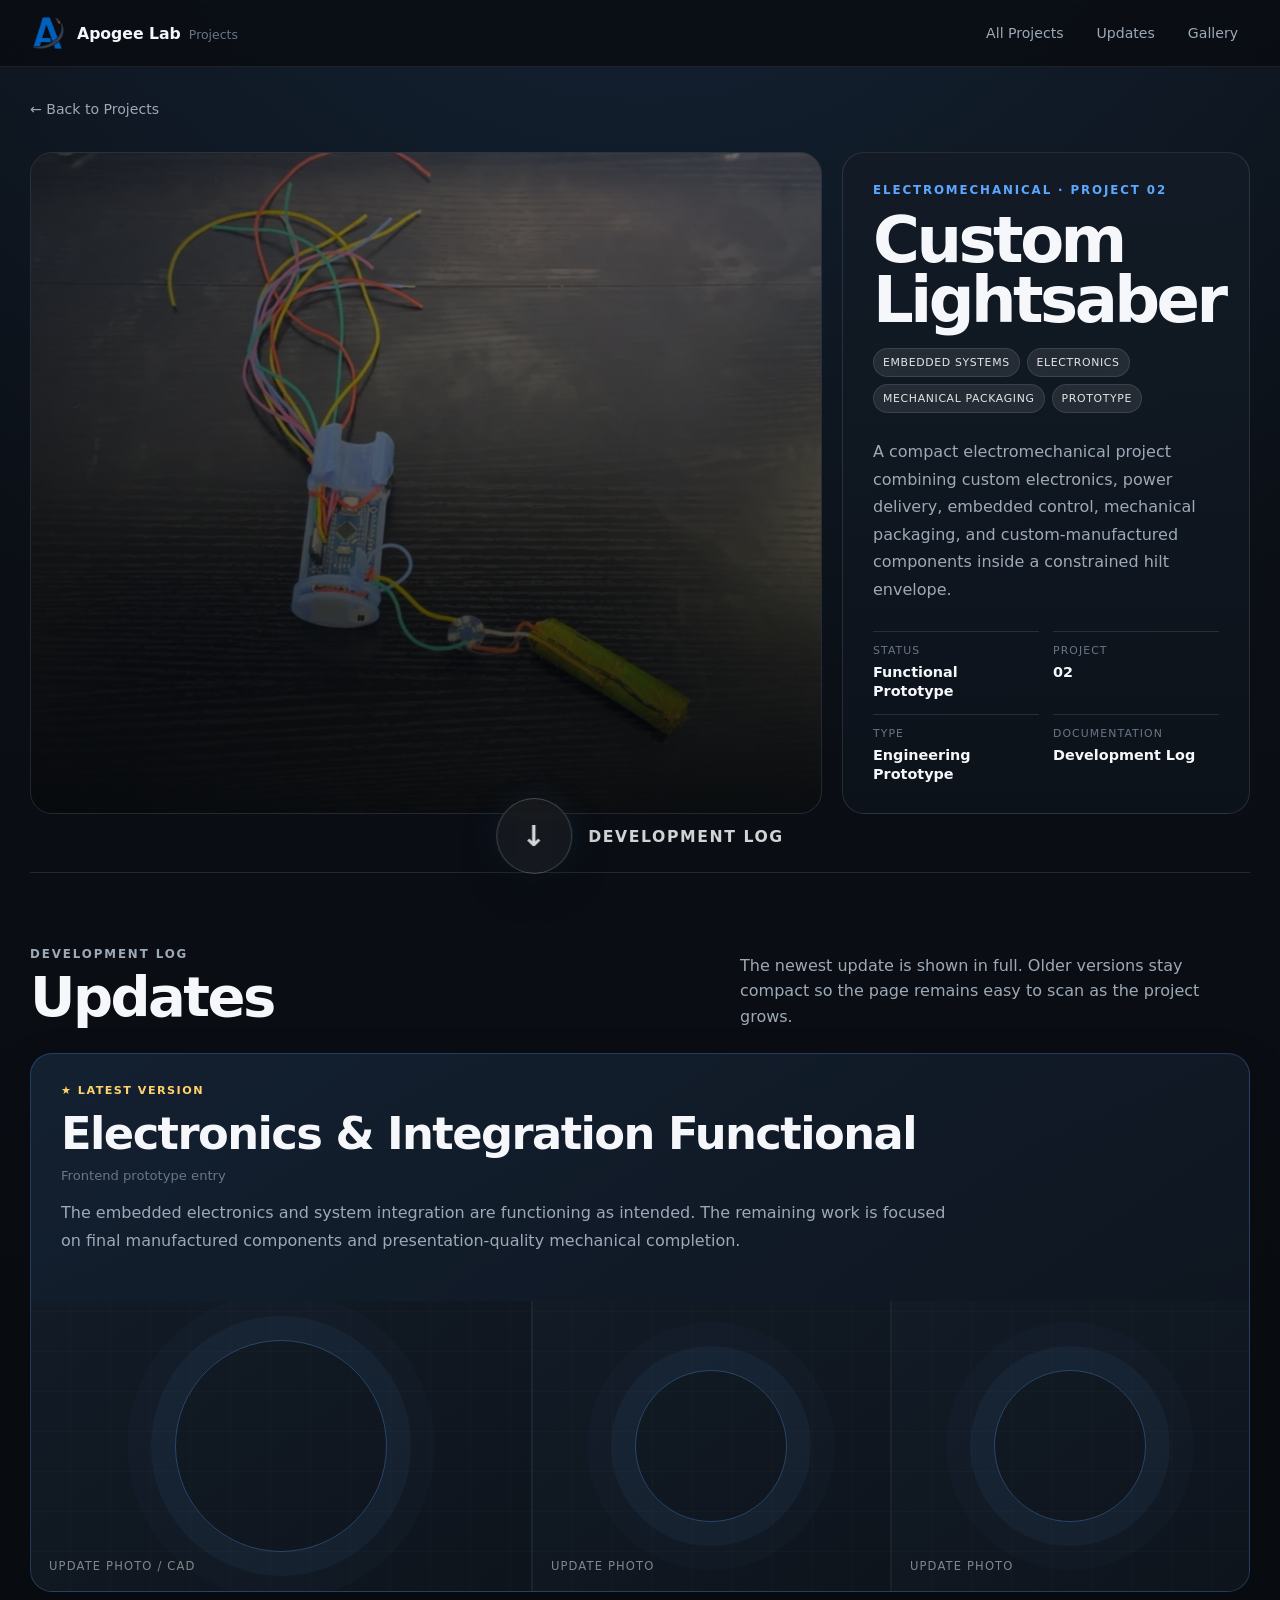
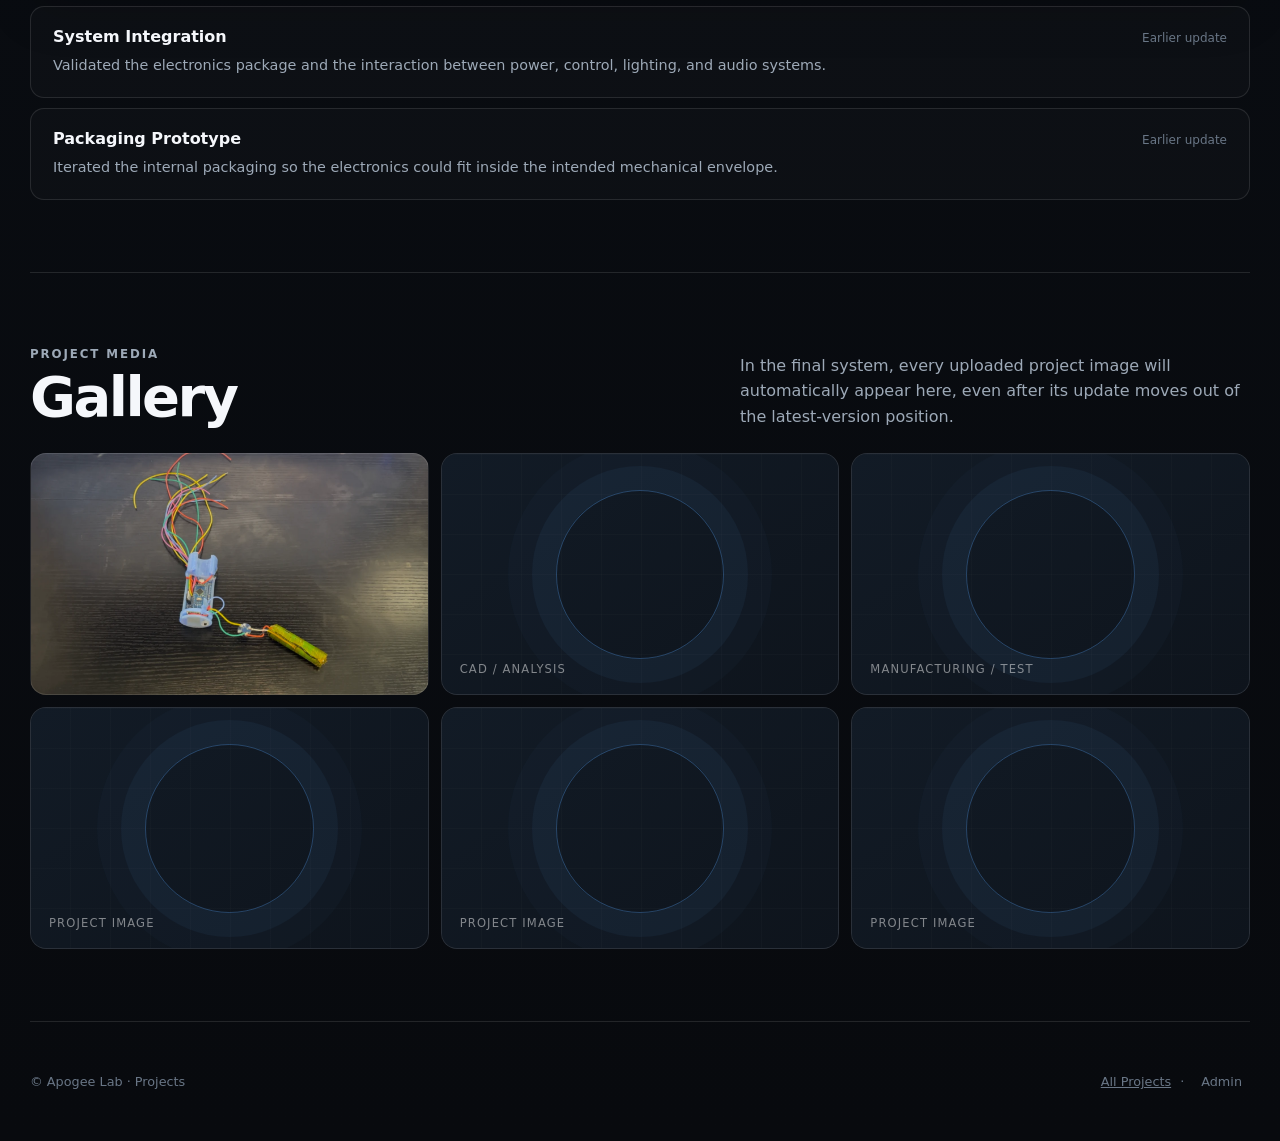
==== commit 150a2bcf: "v5" ====
--- a/lightsaber.html
+++ b/lightsaber.html
@@ -32,6 +32,18 @@
       <a href="index.html">← Back to Projects</a>
     </div>
 
+    <div class="admin-toolbar admin-only" aria-hidden="true">
+      <div class="admin-toolbar-left">
+        <span class="admin-pill">Admin Mode</span>
+        <span>Editing Custom Lightsaber</span>
+      </div>
+
+      <div class="admin-toolbar-actions">
+        <button type="button" data-open-editor="editProjectModal">Edit Project</button>
+        <button class="primary" type="button">+ New Update</button>
+      </div>
+    </div>
+
     <section class="project-hero">
       <div class="project-visual">
         <div class="card-bg lightsaber-bg" style="position:absolute; inset:0;"></div>
@@ -178,6 +190,59 @@
   </div>
 
 
+  <div class="editor-modal" id="editProjectModal" aria-hidden="true">
+    <div class="editor-card" role="dialog" aria-modal="true" aria-labelledby="editProjectTitle">
+      <h2 id="editProjectTitle">Edit Project</h2>
+      <p>
+        Every public-facing project field will be editable here, including typo corrections and status changes.
+      </p>
+
+      <div class="editor-grid">
+        <div class="editor-field">
+          <label for="editProjectName">Project title</label>
+          <input id="editProjectName" type="text" value="Custom Lightsaber">
+        </div>
+
+        <div class="editor-field">
+          <label for="editProjectStatus">Project status</label>
+          <select id="editProjectStatus">
+<option>In Development</option>
+<option>Proof of Concept</option>
+<option>Prototype</option>
+<option selected>Functional Prototype</option>
+<option>Complete</option>
+<option>Team Project</option>
+<option>Paused</option>
+<option>Archived</option>
+</select>
+        </div>
+
+        <div class="editor-field full">
+          <label for="editProjectHomeDescription">Homepage description</label>
+          <textarea id="editProjectHomeDescription">A compact electromechanical build integrating custom electronics, power delivery, mechanical packaging, and machined components.</textarea>
+        </div>
+
+        <div class="editor-field full">
+          <label for="editProjectAbout">Full project description / About</label>
+          <textarea id="editProjectAbout">A compact electromechanical project combining custom electronics, power delivery, embedded control, mechanical packaging, and custom-manufactured components inside a constrained hilt envelope.</textarea>
+        </div>
+
+        <div class="editor-field full">
+          <label for="editProjectTags">Tags</label>
+          <input id="editProjectTags" type="text" value="Embedded Systems, Electronics, Mechanical Packaging, Prototype">
+          <div class="editor-help">
+            In production this editor will update the existing D1 project row rather than creating a replacement.
+          </div>
+        </div>
+      </div>
+
+      <div class="editor-actions">
+        <button type="button" data-close-editor="editProjectModal">Cancel</button>
+        <button class="primary" type="button" data-prototype-save>Save Changes</button>
+      </div>
+    </div>
+  </div>
+
   <script src="script.js"></script>
 </body>
 </html>
--- a/style.css
+++ b/style.css
@@ -1298,3 +1298,234 @@
     animation: none;
   }
 }
+
+
+/* =========================================================
+   PROJECTS FRONTEND V5
+   Larger project scroll cue + admin editing UI prototype
+   ========================================================= */
+
+/* Make the project-page scroll cue much more prominent. */
+.project-scroll-cue {
+  bottom: -2px;
+  gap: 16px;
+  font-size: .98rem;
+  letter-spacing: .10em;
+}
+
+.project-scroll-circle {
+  width: 76px;
+  height: 76px;
+  border-width: 1px;
+  font-size: 1.8rem;
+  box-shadow:
+    0 14px 38px rgba(0,0,0,.32),
+    0 0 34px rgba(92,167,255,.10);
+}
+
+.project-scroll-cue:hover .project-scroll-circle {
+  border-color: rgba(92,167,255,.72);
+  box-shadow:
+    0 16px 42px rgba(0,0,0,.34),
+    0 0 42px rgba(92,167,255,.18);
+}
+
+/* Hidden until admin preview/authenticated admin mode. */
+.admin-toolbar {
+  display: none;
+  margin: 18px 0 0;
+  padding: 12px;
+  border: 1px solid rgba(92,167,255,.28);
+  border-radius: 14px;
+  background: rgba(19,31,45,.72);
+  backdrop-filter: blur(10px);
+  align-items: center;
+  justify-content: space-between;
+  gap: 12px;
+}
+
+body.admin-mode .admin-toolbar {
+  display: flex;
+}
+
+.admin-toolbar-left {
+  display: flex;
+  align-items: center;
+  gap: 10px;
+}
+
+.admin-pill {
+  padding: 7px 10px;
+  border-radius: 999px;
+  color: #cfe5ff;
+  background: rgba(92,167,255,.12);
+  border: 1px solid rgba(92,167,255,.24);
+  font-size: .68rem;
+  font-weight: 800;
+  letter-spacing: .09em;
+  text-transform: uppercase;
+}
+
+.admin-toolbar-actions {
+  display: flex;
+  flex-wrap: wrap;
+  gap: 8px;
+}
+
+.admin-toolbar button,
+.admin-toolbar .admin-action {
+  border: 1px solid var(--line);
+  border-radius: 10px;
+  padding: 9px 12px;
+  color: white;
+  background: #162231;
+  cursor: pointer;
+}
+
+.admin-toolbar button:hover,
+.admin-toolbar .admin-action:hover {
+  border-color: rgba(92,167,255,.45);
+  background: #1a2a3d;
+}
+
+.admin-toolbar .primary {
+  border-color: rgba(92,167,255,.40);
+  background: #155da9;
+}
+
+/* Generic edit/create modal used only as a frontend prototype for now. */
+.editor-modal {
+  position: fixed;
+  inset: 0;
+  z-index: 120;
+  display: none;
+  place-items: center;
+  padding: 22px;
+  background: rgba(2,5,8,.80);
+  backdrop-filter: blur(10px);
+}
+
+.editor-modal.open {
+  display: grid;
+}
+
+.editor-card {
+  width: min(720px, 100%);
+  max-height: min(88vh, 860px);
+  overflow: auto;
+  padding: 26px;
+  border: 1px solid var(--line);
+  border-radius: 18px;
+  background: linear-gradient(180deg, #141d28, #0d131b);
+  box-shadow: 0 34px 100px rgba(0,0,0,.52);
+}
+
+.editor-card h2 {
+  margin: 0 0 6px;
+}
+
+.editor-card > p {
+  margin: 0 0 20px;
+  color: var(--muted);
+  line-height: 1.55;
+}
+
+.editor-grid {
+  display: grid;
+  grid-template-columns: 1fr 1fr;
+  gap: 14px;
+}
+
+.editor-field {
+  display: flex;
+  flex-direction: column;
+  gap: 6px;
+}
+
+.editor-field.full {
+  grid-column: 1 / -1;
+}
+
+.editor-field label {
+  color: var(--muted);
+  font-size: .72rem;
+  letter-spacing: .05em;
+  text-transform: uppercase;
+}
+
+.editor-field input,
+.editor-field textarea,
+.editor-field select {
+  width: 100%;
+  border: 1px solid var(--line);
+  border-radius: 10px;
+  padding: 11px 12px;
+  outline: none;
+  color: white;
+  background: #090f16;
+}
+
+.editor-field textarea {
+  min-height: 110px;
+  resize: vertical;
+}
+
+.editor-field input:focus,
+.editor-field textarea:focus,
+.editor-field select:focus {
+  border-color: rgba(92,167,255,.55);
+  box-shadow: 0 0 0 3px rgba(92,167,255,.10);
+}
+
+.editor-help {
+  color: var(--soft);
+  font-size: .76rem;
+  line-height: 1.45;
+}
+
+.editor-actions {
+  margin-top: 18px;
+  display: flex;
+  justify-content: flex-end;
+  gap: 8px;
+}
+
+.editor-actions button {
+  border: 1px solid var(--line);
+  border-radius: 10px;
+  padding: 10px 13px;
+  color: white;
+  background: #151f2b;
+  cursor: pointer;
+}
+
+.editor-actions .primary {
+  border-color: rgba(92,167,255,.40);
+  background: #155da9;
+}
+
+@media (max-width: 680px) {
+  .project-scroll-cue {
+    gap: 12px;
+    font-size: .82rem;
+  }
+
+  .project-scroll-circle {
+    width: 62px;
+    height: 62px;
+    font-size: 1.45rem;
+  }
+
+  .admin-toolbar {
+    align-items: flex-start;
+    flex-direction: column;
+  }
+
+  .editor-grid {
+    grid-template-columns: 1fr;
+  }
+
+  .editor-field.full {
+    grid-column: auto;
+  }
+}
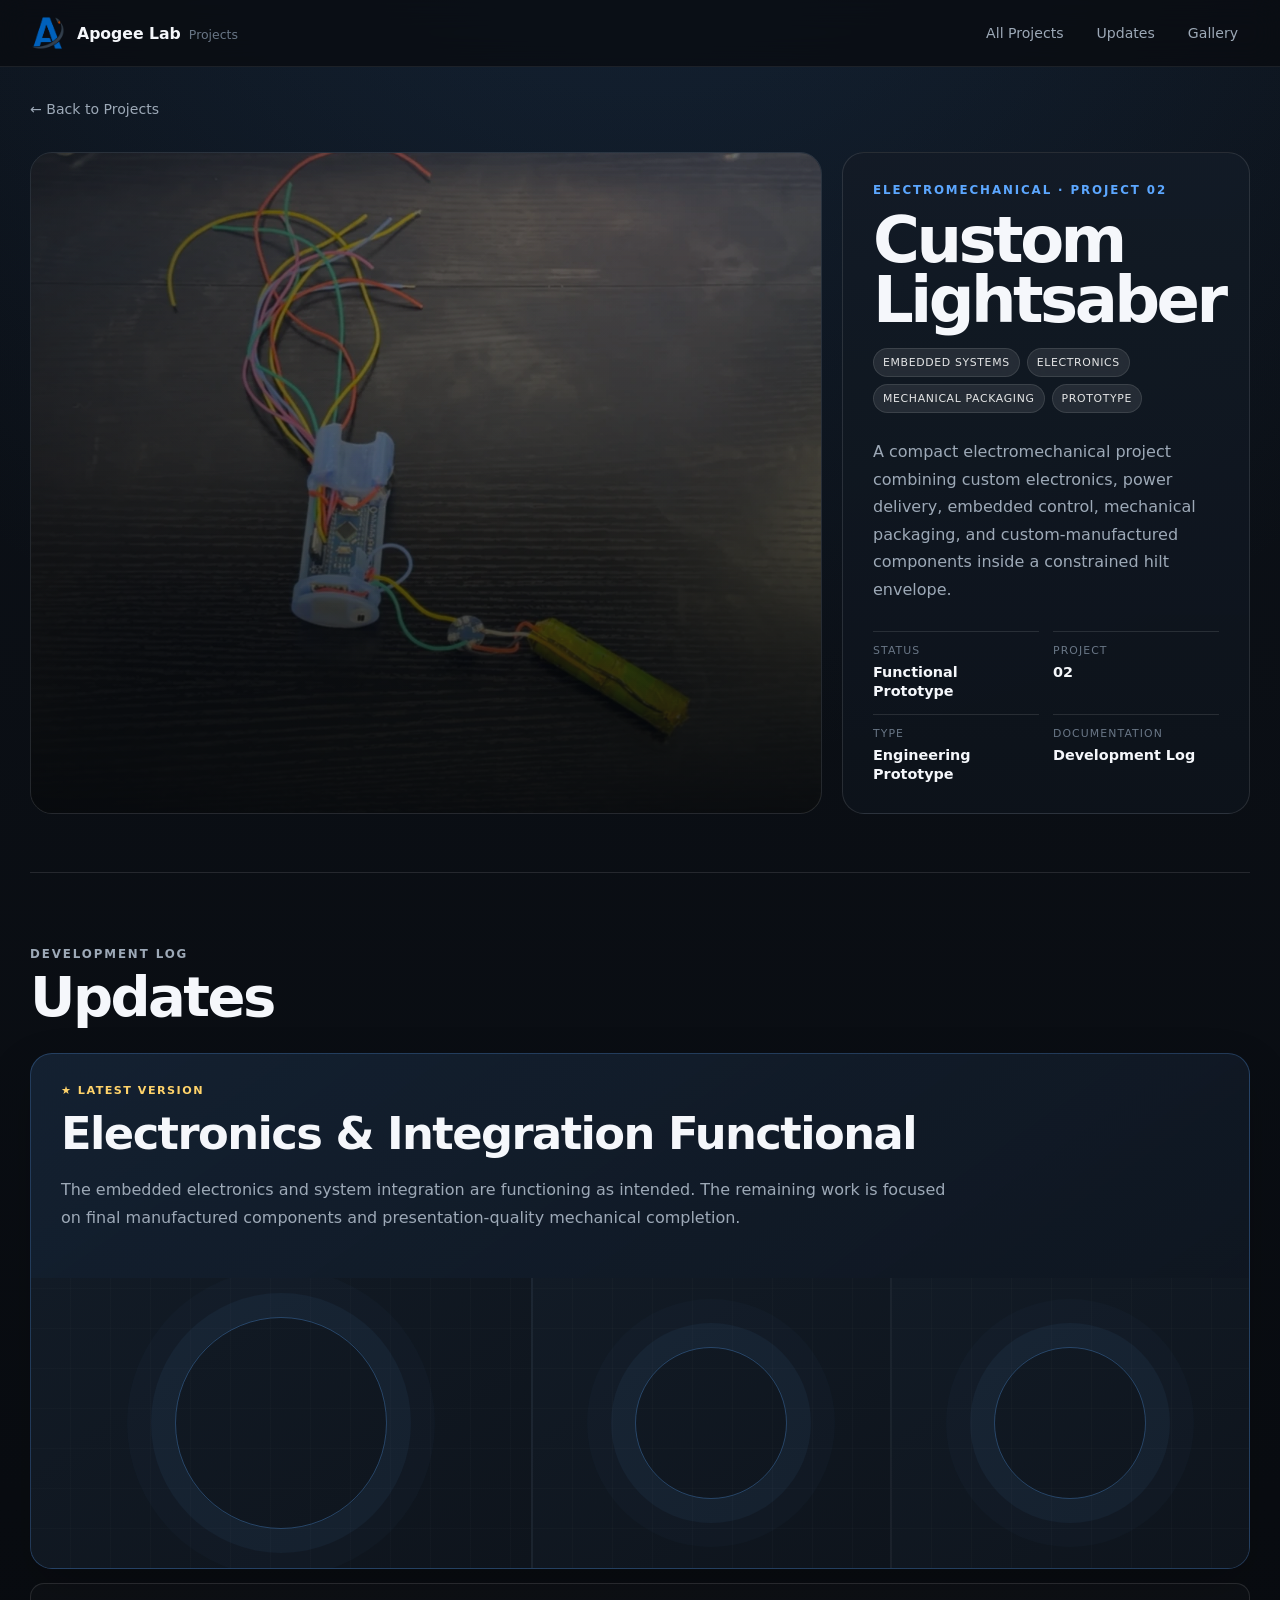
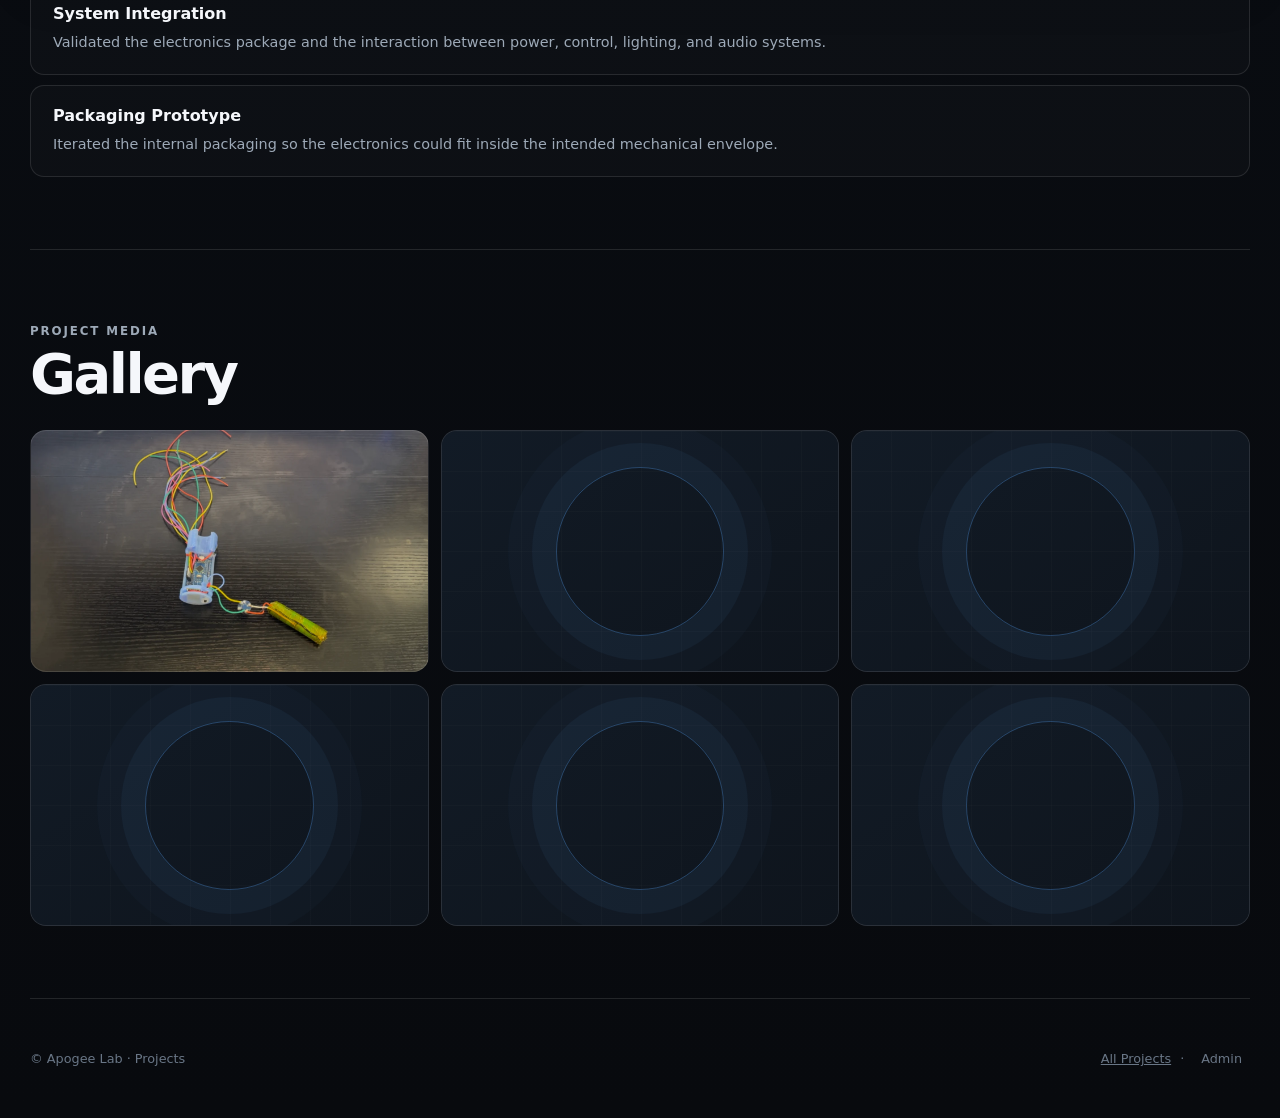
==== commit 6c9b67f4: "Published v1" ====
--- a/lightsaber.html
+++ b/lightsaber.html
@@ -92,24 +92,19 @@
           <p class="eyebrow">Development Log</p>
           <h2>Updates</h2>
         </div>
-        <p>
-          The newest update is shown in full. Older versions stay compact so the page
-          remains easy to scan as the project grows.
-        </p>
       </div>
 
       <article class="latest-update">
         <div class="update-copy">
           <div class="update-label">★ Latest Version</div>
           <h3>Electronics & Integration Functional</h3>
-          <div class="update-date">Frontend prototype entry</div>
-          <p>The embedded electronics and system integration are functioning as intended. The remaining work is focused on final manufactured components and presentation-quality mechanical completion.</p>
+                    <p>The embedded electronics and system integration are functioning as intended. The remaining work is focused on final manufactured components and presentation-quality mechanical completion.</p>
         </div>
 
         <div class="carousel-preview">
-          <div class="placeholder-image"><span>Update photo / CAD</span></div>
-          <div class="placeholder-image"><span>Update photo</span></div>
-          <div class="placeholder-image"><span>Update photo</span></div>
+          <div class="placeholder-image" aria-hidden="true"></div>
+          <div class="placeholder-image" aria-hidden="true"></div>
+          <div class="placeholder-image" aria-hidden="true"></div>
         </div>
       </article>
 
@@ -118,7 +113,6 @@
         <article class="old-update">
           <div class="old-update-top">
             <h4>System Integration</h4>
-            <time>Earlier update</time>
           </div>
           <p>Validated the electronics package and the interaction between power, control, lighting, and audio systems.</p>
         </article>
@@ -127,7 +121,6 @@
         <article class="old-update">
           <div class="old-update-top">
             <h4>Packaging Prototype</h4>
-            <time>Earlier update</time>
           </div>
           <p>Iterated the internal packaging so the electronics could fit inside the intended mechanical envelope.</p>
         </article>
@@ -141,19 +134,15 @@
           <p class="eyebrow">Project Media</p>
           <h2>Gallery</h2>
         </div>
-        <p>
-          In the final system, every uploaded project image will automatically appear here,
-          even after its update moves out of the latest-version position.
-        </p>
       </div>
 
       <div class="gallery-grid">
         <div class="gallery-item photo" aria-label="Lightsaber electronics prototype photo"></div>
-        <div class="gallery-item"><div class="placeholder-image"><span>CAD / analysis</span></div></div>
-        <div class="gallery-item"><div class="placeholder-image"><span>Manufacturing / test</span></div></div>
-        <div class="gallery-item"><div class="placeholder-image"><span>Project image</span></div></div>
-        <div class="gallery-item"><div class="placeholder-image"><span>Project image</span></div></div>
-        <div class="gallery-item"><div class="placeholder-image"><span>Project image</span></div></div>
+        <div class="gallery-item"><div class="placeholder-image" aria-hidden="true"></div></div>
+        <div class="gallery-item"><div class="placeholder-image" aria-hidden="true"></div></div>
+        <div class="gallery-item"><div class="placeholder-image" aria-hidden="true"></div></div>
+        <div class="gallery-item"><div class="placeholder-image" aria-hidden="true"></div></div>
+        <div class="gallery-item"><div class="placeholder-image" aria-hidden="true"></div></div>
       </div>
     </section>
   </main>
@@ -182,10 +171,6 @@
           <button class="primary" type="submit">Sign In</button>
         </div>
       </form>
-
-      <p class="prototype-note" id="adminPrototypeMessage">
-        Frontend prototype: authentication is not connected yet.
-      </p>
     </div>
   </div>
 
@@ -230,15 +215,12 @@
         <div class="editor-field full">
           <label for="editProjectTags">Tags</label>
           <input id="editProjectTags" type="text" value="Embedded Systems, Electronics, Mechanical Packaging, Prototype">
-          <div class="editor-help">
-            In production this editor will update the existing D1 project row rather than creating a replacement.
-          </div>
         </div>
       </div>
 
       <div class="editor-actions">
         <button type="button" data-close-editor="editProjectModal">Cancel</button>
-        <button class="primary" type="button" data-prototype-save>Save Changes</button>
+        <button class="primary" type="button" data-project-save>Save Changes</button>
       </div>
     </div>
   </div>
--- a/style.css
+++ b/style.css
@@ -770,11 +770,6 @@
   background: #155da9;
 }
 
-.prototype-note {
-  margin-top: 12px !important;
-  color: #8090a1 !important;
-  font-size: .75rem;
-}
 
 @media (max-width: 900px) {
   .project-grid,
@@ -1529,3 +1524,88 @@
     grid-column: auto;
   }
 }
+
+
+/* =========================================================
+   PROJECTS FRONTEND V6
+   Viewport-fixed scroll cue + small homepage refinements
+   ========================================================= */
+
+/* Slightly smaller Projects title on the homepage. */
+.projects-intro h1 {
+  font-size: clamp(2.35rem, 3.8vw, 3.75rem);
+}
+
+/* Make the Main Site nav link visually distinct. */
+.projects-home .main-site-link {
+  text-decoration: underline;
+  text-decoration-thickness: 1px;
+  text-underline-offset: 4px;
+}
+
+/*
+  Project-page scroll cue:
+  - fixed relative to the VISITOR'S VIEWPORT, not document layout
+  - about 25% smaller than v5 (76px -> 57px)
+  - hidden by JS after either clicking or beginning to scroll
+*/
+.project-scroll-cue {
+  position: fixed;
+  left: 50%;
+  bottom: 24px;
+  z-index: 45;
+
+  transform: translateX(-50%);
+  gap: 12px;
+  font-size: .84rem;
+  letter-spacing: .10em;
+
+  opacity: 1;
+  visibility: visible;
+  pointer-events: auto;
+
+  transition:
+    opacity .22s ease,
+    visibility .22s ease,
+    transform .22s ease,
+    color .18s ease;
+}
+
+.project-scroll-cue.is-hidden {
+  opacity: 0;
+  visibility: hidden;
+  pointer-events: none;
+  transform: translateX(-50%) translateY(10px);
+}
+
+.project-scroll-circle {
+  width: 57px;
+  height: 57px;
+  font-size: 1.38rem;
+}
+
+.project-scroll-cue:hover {
+  transform: translateX(-50%) translateY(3px);
+}
+
+.project-scroll-cue.is-hidden:hover {
+  transform: translateX(-50%) translateY(10px);
+}
+
+@media (max-width: 680px) {
+  .projects-intro h1 {
+    font-size: 2.2rem;
+  }
+
+  .project-scroll-cue {
+    bottom: 18px;
+    gap: 10px;
+    font-size: .72rem;
+  }
+
+  .project-scroll-circle {
+    width: 52px;
+    height: 52px;
+    font-size: 1.25rem;
+  }
+}
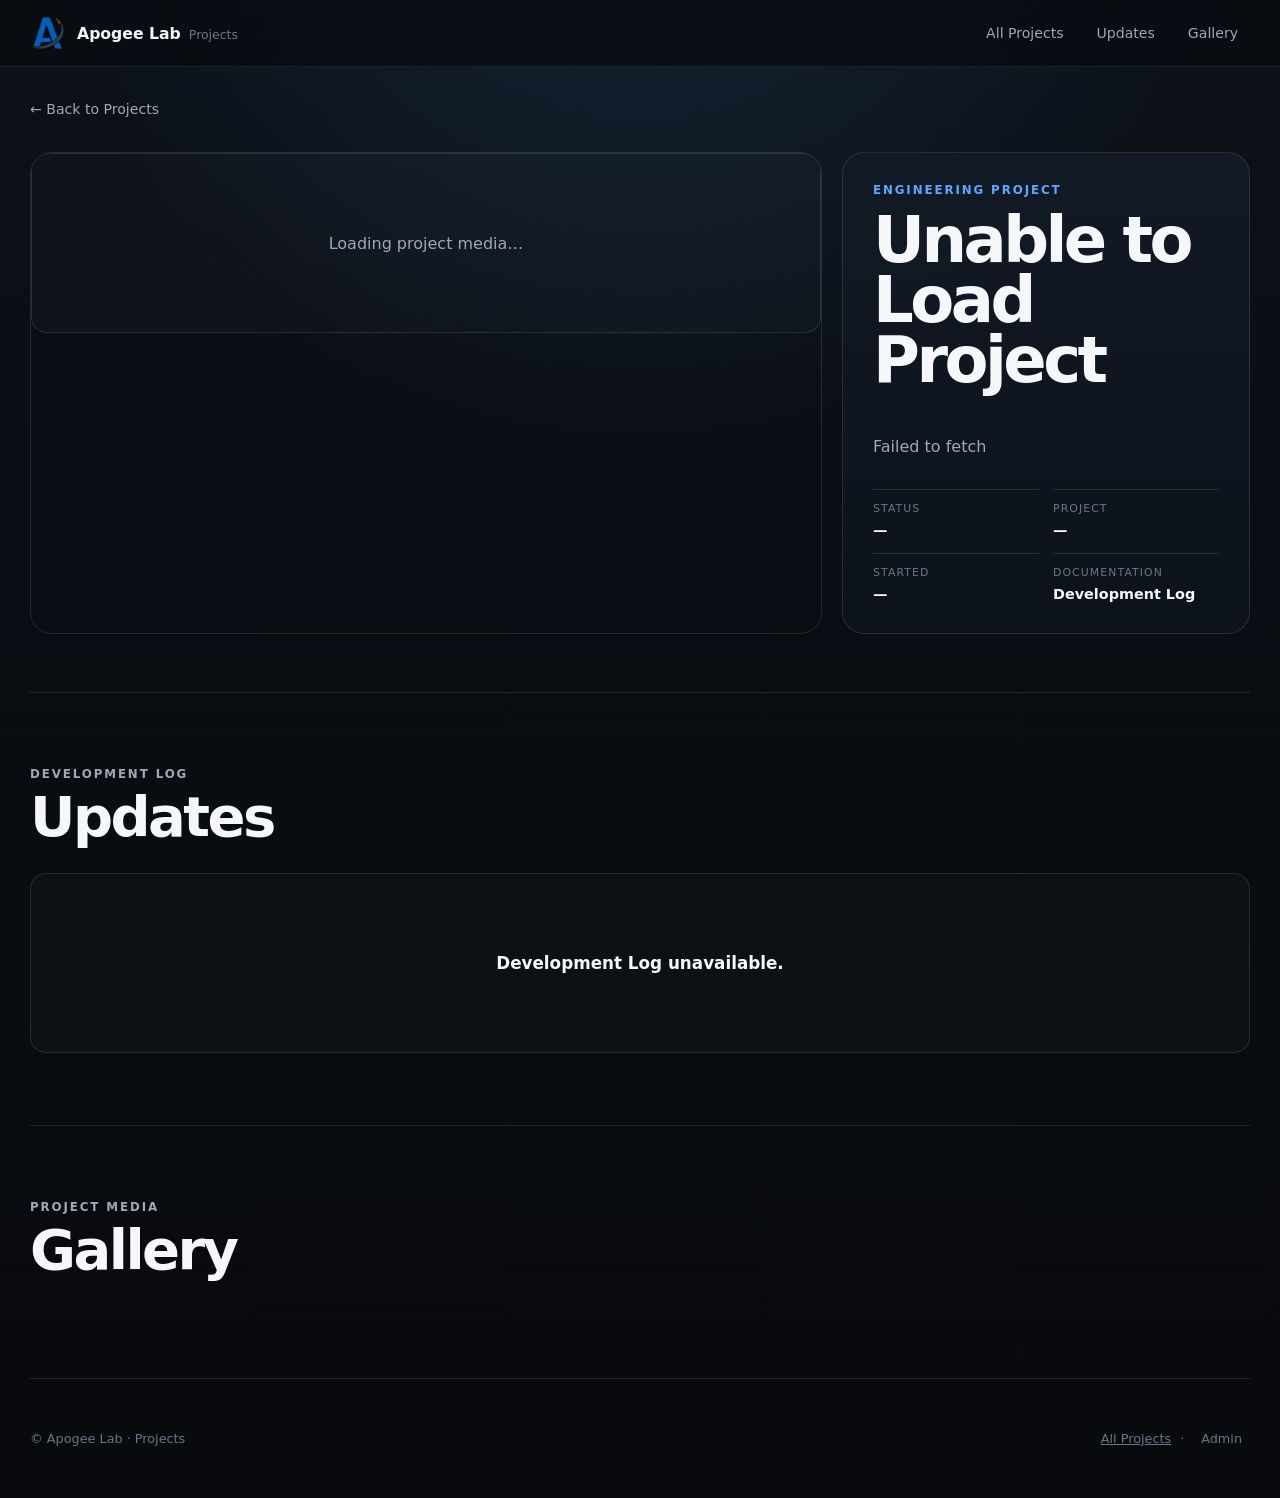
==== commit ed1e4c9d: "v2 frintend" ====
--- a/lightsaber.html
+++ b/lightsaber.html
@@ -1,230 +1 @@
-<!DOCTYPE html>
-<html lang="en">
-<head>
-  <meta charset="UTF-8">
-  <meta name="viewport" content="width=device-width, initial-scale=1.0">
-  <title>Custom Lightsaber — Apogee Lab Projects</title>
-  <link rel="icon" type="image/png" href="favicon.png">
-  <link rel="stylesheet" href="style.css">
-</head>
-<body>
-
-  <header class="site-header">
-    <div class="header-inner">
-      <a class="brand-link" href="index.html">
-        <img src="logo.png" alt="Apogee Lab logo">
-        <div class="brand-copy">
-          <strong>Apogee Lab</strong>
-          <span>Projects</span>
-        </div>
-      </a>
-
-      <nav class="nav" aria-label="Primary navigation">
-        <a href="index.html">All Projects</a>
-        <a href="#updates">Updates</a>
-        <a href="#gallery">Gallery</a>
-      </nav>
-    </div>
-  </header>
-
-  <main class="shell">
-    <div class="breadcrumb">
-      <a href="index.html">← Back to Projects</a>
-    </div>
-
-    <div class="admin-toolbar admin-only" aria-hidden="true">
-      <div class="admin-toolbar-left">
-        <span class="admin-pill">Admin Mode</span>
-        <span>Editing Custom Lightsaber</span>
-      </div>
-
-      <div class="admin-toolbar-actions">
-        <button type="button" data-open-editor="editProjectModal">Edit Project</button>
-        <button class="primary" type="button">+ New Update</button>
-      </div>
-    </div>
-
-    <section class="project-hero">
-      <div class="project-visual">
-        <div class="card-bg lightsaber-bg" style="position:absolute; inset:0;"></div>
-        <div class="card-shade" style="position:absolute; inset:0;"></div>
-      </div>
-
-      <aside class="project-summary">
-        <p class="eyebrow">Electromechanical · Project 02</p>
-        <h1>Custom Lightsaber</h1>
-
-        <div class="tags">
-          <span class="tag">Embedded Systems</span><span class="tag">Electronics</span><span class="tag">Mechanical Packaging</span><span class="tag">Prototype</span>
-        </div>
-
-        <p class="summary-text">A compact electromechanical project combining custom electronics, power delivery, embedded control, mechanical packaging, and custom-manufactured components inside a constrained hilt envelope.</p>
-
-        <div class="meta-grid">
-          <div class="meta">
-            <span>Status</span>
-            <strong>Functional Prototype</strong>
-          </div>
-          <div class="meta">
-            <span>Project</span>
-            <strong>02</strong>
-          </div>
-          <div class="meta">
-            <span>Type</span>
-            <strong>Engineering Prototype</strong>
-          </div>
-          <div class="meta">
-            <span>Documentation</span>
-            <strong>Development Log</strong>
-          </div>
-        </div>
-      </aside>
-
-      <a class="project-scroll-cue" href="#updates" aria-label="Scroll to development log">
-        <span class="project-scroll-circle" aria-hidden="true">↓</span>
-        <span>Development Log</span>
-      </a>
-    </section>
-
-    <section class="detail-section" id="updates">
-      <div class="detail-title">
-        <div>
-          <p class="eyebrow">Development Log</p>
-          <h2>Updates</h2>
-        </div>
-      </div>
-
-      <article class="latest-update">
-        <div class="update-copy">
-          <div class="update-label">★ Latest Version</div>
-          <h3>Electronics & Integration Functional</h3>
-                    <p>The embedded electronics and system integration are functioning as intended. The remaining work is focused on final manufactured components and presentation-quality mechanical completion.</p>
-        </div>
-
-        <div class="carousel-preview">
-          <div class="placeholder-image" aria-hidden="true"></div>
-          <div class="placeholder-image" aria-hidden="true"></div>
-          <div class="placeholder-image" aria-hidden="true"></div>
-        </div>
-      </article>
-
-      <div class="old-updates">
-        
-        <article class="old-update">
-          <div class="old-update-top">
-            <h4>System Integration</h4>
-          </div>
-          <p>Validated the electronics package and the interaction between power, control, lighting, and audio systems.</p>
-        </article>
-        
-
-        <article class="old-update">
-          <div class="old-update-top">
-            <h4>Packaging Prototype</h4>
-          </div>
-          <p>Iterated the internal packaging so the electronics could fit inside the intended mechanical envelope.</p>
-        </article>
-        
-      </div>
-    </section>
-
-    <section class="detail-section" id="gallery">
-      <div class="detail-title">
-        <div>
-          <p class="eyebrow">Project Media</p>
-          <h2>Gallery</h2>
-        </div>
-      </div>
-
-      <div class="gallery-grid">
-        <div class="gallery-item photo" aria-label="Lightsaber electronics prototype photo"></div>
-        <div class="gallery-item"><div class="placeholder-image" aria-hidden="true"></div></div>
-        <div class="gallery-item"><div class="placeholder-image" aria-hidden="true"></div></div>
-        <div class="gallery-item"><div class="placeholder-image" aria-hidden="true"></div></div>
-        <div class="gallery-item"><div class="placeholder-image" aria-hidden="true"></div></div>
-        <div class="gallery-item"><div class="placeholder-image" aria-hidden="true"></div></div>
-      </div>
-    </section>
-  </main>
-
-  <footer class="footer shell">
-    <span>© Apogee Lab · Projects</span>
-    <div class="footer-right">
-      <a href="index.html">All Projects</a>
-      <span>·</span>
-      <button type="button" data-open-admin>Admin</button>
-    </div>
-  </footer>
-
-
-  <div class="modal" id="adminModal" aria-hidden="true">
-    <div class="modal-card" role="dialog" aria-modal="true" aria-labelledby="adminTitle">
-      <h2 id="adminTitle">Admin Access</h2>
-      <p>Sign in to unlock editing controls on the live Projects site.</p>
-
-      <form id="adminForm">
-        <label for="adminPassword">Admin password</label>
-        <input id="adminPassword" type="password" autocomplete="current-password" placeholder="Password">
-
-        <div class="modal-actions">
-          <button id="closeAdmin" type="button">Cancel</button>
-          <button class="primary" type="submit">Sign In</button>
-        </div>
-      </form>
-    </div>
-  </div>
-
-
-  <div class="editor-modal" id="editProjectModal" aria-hidden="true">
-    <div class="editor-card" role="dialog" aria-modal="true" aria-labelledby="editProjectTitle">
-      <h2 id="editProjectTitle">Edit Project</h2>
-      <p>
-        Every public-facing project field will be editable here, including typo corrections and status changes.
-      </p>
-
-      <div class="editor-grid">
-        <div class="editor-field">
-          <label for="editProjectName">Project title</label>
-          <input id="editProjectName" type="text" value="Custom Lightsaber">
-        </div>
-
-        <div class="editor-field">
-          <label for="editProjectStatus">Project status</label>
-          <select id="editProjectStatus">
-<option>In Development</option>
-<option>Proof of Concept</option>
-<option>Prototype</option>
-<option selected>Functional Prototype</option>
-<option>Complete</option>
-<option>Team Project</option>
-<option>Paused</option>
-<option>Archived</option>
-</select>
-        </div>
-
-        <div class="editor-field full">
-          <label for="editProjectHomeDescription">Homepage description</label>
-          <textarea id="editProjectHomeDescription">A compact electromechanical build integrating custom electronics, power delivery, mechanical packaging, and machined components.</textarea>
-        </div>
-
-        <div class="editor-field full">
-          <label for="editProjectAbout">Full project description / About</label>
-          <textarea id="editProjectAbout">A compact electromechanical project combining custom electronics, power delivery, embedded control, mechanical packaging, and custom-manufactured components inside a constrained hilt envelope.</textarea>
-        </div>
-
-        <div class="editor-field full">
-          <label for="editProjectTags">Tags</label>
-          <input id="editProjectTags" type="text" value="Embedded Systems, Electronics, Mechanical Packaging, Prototype">
-        </div>
-      </div>
-
-      <div class="editor-actions">
-        <button type="button" data-close-editor="editProjectModal">Cancel</button>
-        <button class="primary" type="button" data-project-save>Save Changes</button>
-      </div>
-    </div>
-  </div>
-
-  <script src="script.js"></script>
-</body>
-</html>
+<!doctype html><html><head><meta charset="utf-8"><meta name="viewport" content="width=device-width,initial-scale=1"><meta http-equiv="refresh" content="0; url=project.html?slug=custom-lightsaber"><title>Redirecting…</title></head><body><script>location.replace('project.html?slug=custom-lightsaber');</script></body></html>
